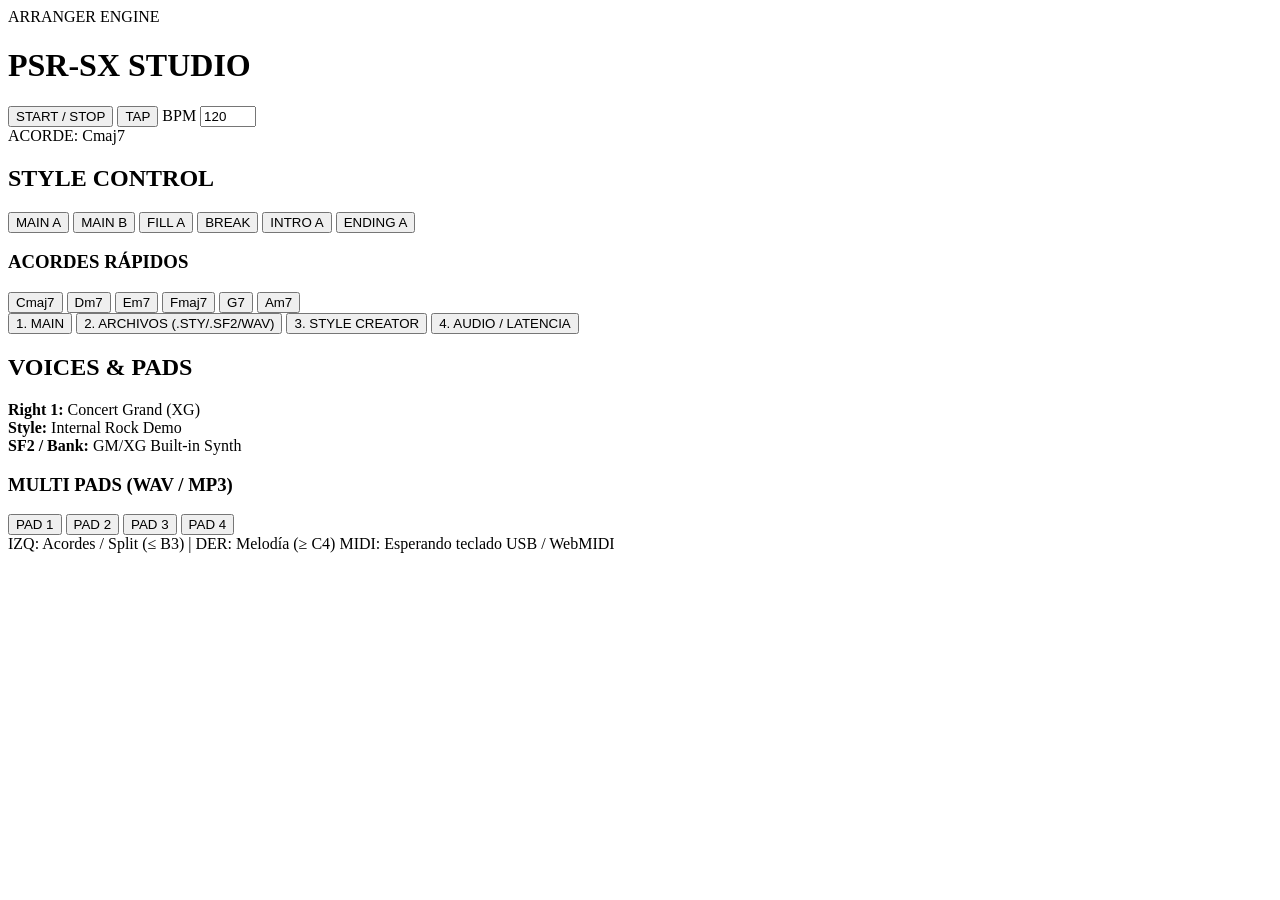
==== index.html @ 59c7a28d "Create index.html" ====
<!DOCTYPE html>
<html lang="es">
<head>
  <meta charset="UTF-8" />
  <meta name="viewport" content="width=device-width, initial-scale=1.0" />
  <title>PSR-SX Arranger Studio — Web & Android Ready</title>
  <link rel="stylesheet" href="css/panel.css" />
</head>
<body>
  <div class="console-shell">
    <header class="top-bar">
      <div class="brand">
        <span class="badge">ARRANGER ENGINE</span>
        <h1>PSR-SX STUDIO</h1>
      </div>

      <div class="transport-controls">
        <button id="btnStartStop" class="btn btn-primary">START / STOP</button>
        <button id="btnTapTempo" class="btn">TAP</button>
        <label class="tempo-box">
          BPM
          <input id="inputTempo" type="number" min="40" max="280" value="120" />
        </label>
        <div id="chordDisplay" class="chord-badge">ACORDE: Cmaj7</div>
      </div>
    </header>

    <section class="middle-deck">
      <!-- Panel izquierdo: Estilo y variaciones -->
      <aside class="side-panel">
        <h2>STYLE CONTROL</h2>
        <div class="grid-2">
          <button class="btn style-sec active" data-section="MAIN A">MAIN A</button>
          <button class="btn style-sec" data-section="MAIN B">MAIN B</button>
          <button class="btn style-sec" data-section="FILL A">FILL A</button>
          <button class="btn style-sec" data-section="BREAK">BREAK</button>
          <button class="btn style-sec" data-section="INTRO A">INTRO A</button>
          <button class="btn style-sec" data-section="ENDING A">ENDING A</button>
        </div>

        <h3>ACORDES RÁPIDOS</h3>
        <div class="grid-3" id="quickChords">
          <button class="btn chord-btn active" data-chord="Cmaj7">Cmaj7</button>
          <button class="btn chord-btn" data-chord="Dm7">Dm7</button>
          <button class="btn chord-btn" data-chord="Em7">Em7</button>
          <button class="btn chord-btn" data-chord="Fmaj7">Fmaj7</button>
          <button class="btn chord-btn" data-chord="G7">G7</button>
          <button class="btn chord-btn" data-chord="Am7">Am7</button>
        </div>
      </aside>

      <!-- Centro: Pantalla LCD -->
      <main class="lcd-screen">
        <nav class="lcd-tabs">
          <button class="tab-btn active" data-tab="main">1. MAIN</button>
          <button class="tab-btn" data-tab="files">2. ARCHIVOS (.STY/.SF2/WAV)</button>
          <button class="tab-btn" data-tab="creator">3. STYLE CREATOR</button>
          <button class="tab-btn" data-tab="latency">4. AUDIO / LATENCIA</button>
        </nav>

        <div id="tabContent" class="lcd-body"></div>
      </main>

      <!-- Panel derecho: Voces y Pads -->
      <aside class="side-panel">
        <h2>VOICES & PADS</h2>
        <div class="voice-info">
          <div><strong>Right 1:</strong> <span id="voiceRight1">Concert Grand (XG)</span></div>
          <div><strong>Style:</strong> <span id="activeStyleName">Internal Rock Demo</span></div>
          <div><strong>SF2 / Bank:</strong> <span id="activeBankName">GM/XG Built-in Synth</span></div>
        </div>

        <h3>MULTI PADS (WAV / MP3)</h3>
        <div class="grid-2" id="multiPads">
          <button class="btn pad-btn" data-pad="0">PAD 1</button>
          <button class="btn pad-btn" data-pad="1">PAD 2</button>
          <button class="btn pad-btn" data-pad="2">PAD 3</button>
          <button class="btn pad-btn" data-pad="3">PAD 4</button>
        </div>
      </aside>
    </section>

    <!-- Teclado interactivo -->
    <section class="keyboard-section">
      <div class="kb-toolbar">
        <span>IZQ: Acordes / Split (≤ B3) | DER: Melodía (≥ C4)</span>
        <span id="midiStatus">MIDI: Esperando teclado USB / WebMIDI</span>
      </div>
      <div id="keyboard" class="keyboard"></div>
    </section>
  </div>

  <script src="js/gm-xg-map.js"></script>
  <script src="js/audio-engine.js"></script>
  <script src="js/sty-engine.js"></script>
  <script src="js/app.js"></script>
</body>
</html>
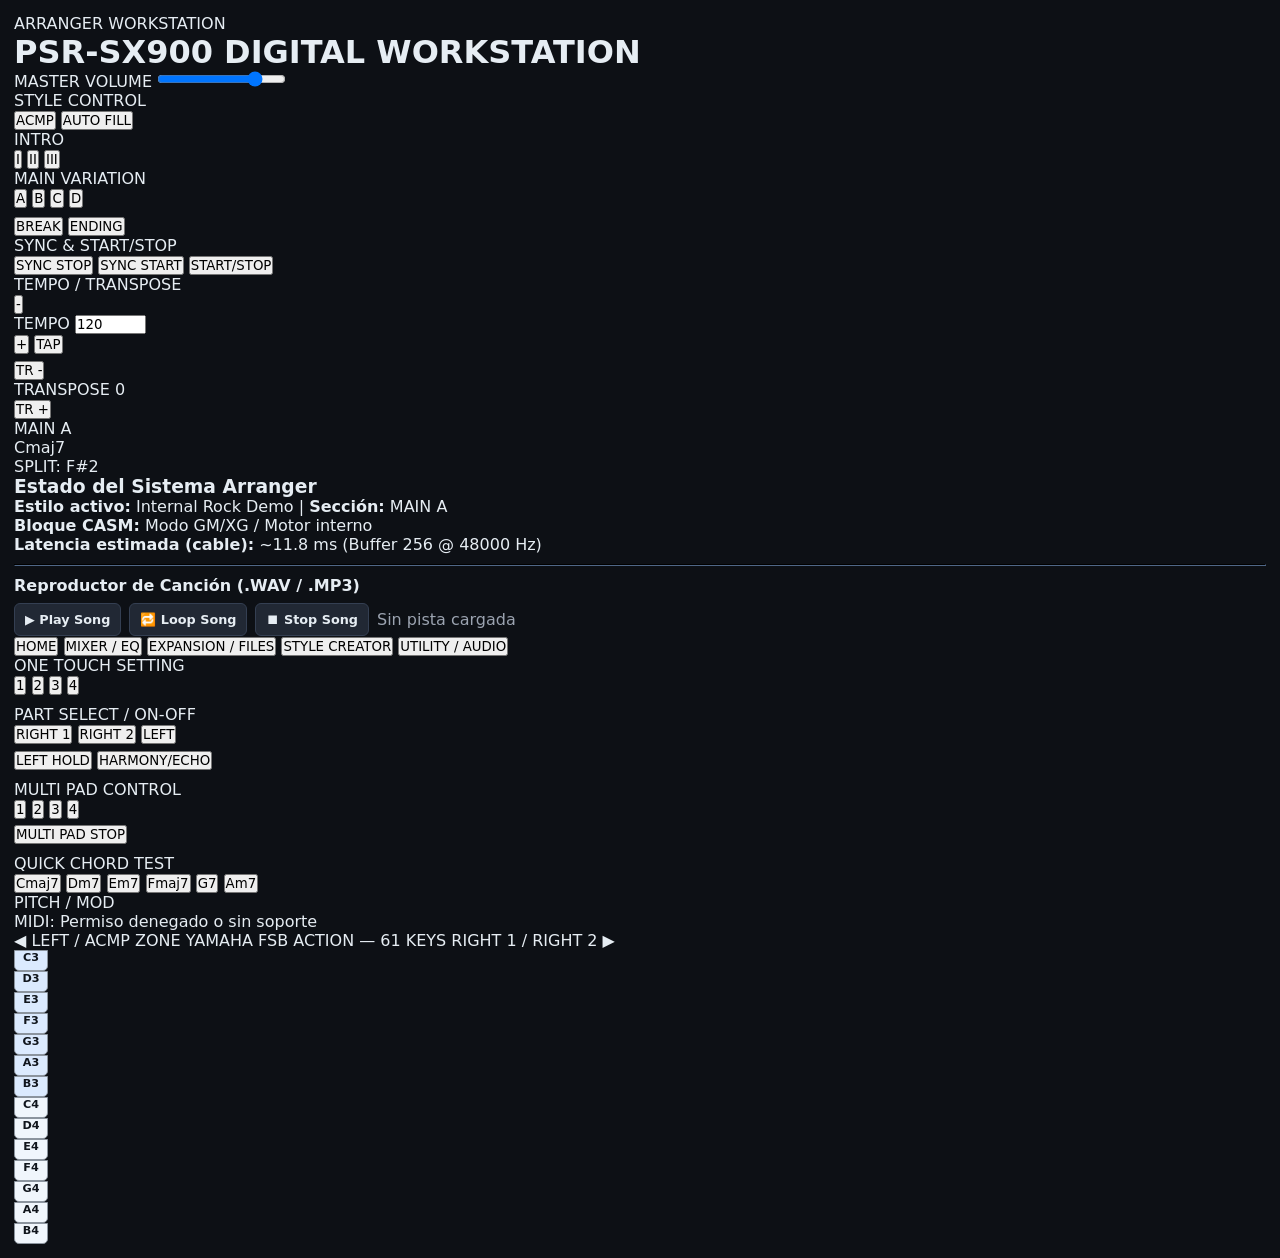
==== commit f9cd3ec8: "Add initial HTML structure for PSR-SX900" ====
--- a/index.html
+++ b/index.html
@@ -3,91 +3,174 @@
 <head>
   <meta charset="UTF-8" />
   <meta name="viewport" content="width=device-width, initial-scale=1.0" />
-  <title>PSR-SX Arranger Studio — Web & Android Ready</title>
+  <title>PSR-SX900 Arranger Workstation</title>
   <link rel="stylesheet" href="css/panel.css" />
 </head>
 <body>
-  <div class="console-shell">
-    <header class="top-bar">
-      <div class="brand">
-        <span class="badge">ARRANGER ENGINE</span>
-        <h1>PSR-SX STUDIO</h1>
+  <div class="psr-chassis">
+    <!-- SPEAKER GRILLES & TOP BRANDING -->
+    <div class="psr-top-bezel">
+      <div class="speaker-grille"></div>
+      <div class="psr-logo-area">
+        <span class="yamaha-tag">ARRANGER WORKSTATION</span>
+        <h1>PSR-SX900 <span class="sx-sub">DIGITAL WORKSTATION</span></h1>
+      </div>
+      <div class="master-vol-area">
+        <label for="masterVolume">MASTER VOLUME</label>
+        <input id="masterVolume" type="range" min="0" max="1" step="0.01" value="0.8" />
+      </div>
+      <div class="speaker-grille"></div>
+    </div>
+
+    <!-- MAIN CONTROL DECK -->
+    <div class="psr-main-deck">
+      <!-- LEFT PANEL: STYLE CONTROL & TEMPO -->
+      <section class="panel-block left-block">
+        <div class="section-header">STYLE CONTROL</div>
+
+        <div class="led-btn-row">
+          <button id="btnAcmp" class="hw-btn led-orange active"><span class="led"></span>ACMP</button>
+          <button id="btnAutoFill" class="hw-btn led-orange active"><span class="led"></span>AUTO FILL</button>
+        </div>
+
+        <div class="section-sub">INTRO</div>
+        <div class="led-btn-grid-3">
+          <button class="hw-btn led-amber style-sec" data-section="INTRO A"><span class="led"></span>I</button>
+          <button class="hw-btn led-amber style-sec" data-section="INTRO A"><span class="led"></span>II</button>
+          <button class="hw-btn led-amber style-sec" data-section="INTRO A"><span class="led"></span>III</button>
+        </div>
+
+        <div class="section-sub">MAIN VARIATION</div>
+        <div class="led-btn-grid-4">
+          <button class="hw-btn led-red style-sec active" data-section="MAIN A"><span class="led"></span>A</button>
+          <button class="hw-btn led-red style-sec" data-section="MAIN B"><span class="led"></span>B</button>
+          <button class="hw-btn led-red style-sec" data-section="FILL A"><span class="led"></span>C</button>
+          <button class="hw-btn led-red style-sec" data-section="MAIN B"><span class="led"></span>D</button>
+        </div>
+
+        <div class="led-btn-row" style="margin-top:8px;">
+          <button class="hw-btn led-amber style-sec" data-section="BREAK"><span class="led"></span>BREAK</button>
+          <button class="hw-btn led-amber style-sec" data-section="ENDING A"><span class="led"></span>ENDING</button>
+        </div>
+
+        <div class="section-sub">SYNC &amp; START/STOP</div>
+        <div class="led-btn-grid-3">
+          <button id="btnSyncStop" class="hw-btn led-orange"><span class="led"></span>SYNC STOP</button>
+          <button id="btnSyncStart" class="hw-btn led-orange active"><span class="led"></span>SYNC START</button>
+          <button id="btnStartStop" class="hw-btn led-red-big"><span class="led"></span>START/STOP</button>
+        </div>
+
+        <div class="section-sub">TEMPO / TRANSPOSE</div>
+        <div class="tempo-strip">
+          <button id="btnTempoDown" class="hw-btn small">-</button>
+          <div class="tempo-readout">
+            <span class="lbl">TEMPO</span>
+            <input id="inputTempo" type="number" min="40" max="280" value="120" />
+          </div>
+          <button id="btnTempoUp" class="hw-btn small">+</button>
+          <button id="btnTapTempo" class="hw-btn small">TAP</button>
+        </div>
+        <div class="tempo-strip" style="margin-top:6px;">
+          <button id="btnTransDown" class="hw-btn small">TR -</button>
+          <div class="tempo-readout">
+            <span class="lbl">TRANSPOSE</span>
+            <span id="transposeVal" class="val">0</span>
+          </div>
+          <button id="btnTransUp" class="hw-btn small">TR +</button>
+        </div>
+      </section>
+
+      <!-- CENTER PANEL: 7" TFT TOUCH SCREEN -->
+      <section class="tft-bezel">
+        <div class="tft-screen">
+          <!-- TFT TOP STATUS BAR -->
+          <div class="tft-status-bar">
+            <div class="beat-leds">
+              <span class="beat-dot" data-beat="0"></span>
+              <span class="beat-dot" data-beat="1"></span>
+              <span class="beat-dot" data-beat="2"></span>
+              <span class="beat-dot" data-beat="3"></span>
+            </div>
+            <div class="tft-section-pill" id="lcdSectionBadge">MAIN A</div>
+            <div class="tft-chord-pill" id="chordDisplay">Cmaj7</div>
+            <div class="tft-meta-pill">SPLIT: F#2</div>
+          </div>
+
+          <!-- TFT BODY -->
+          <div id="tabContent" class="tft-body"></div>
+
+          <!-- TFT BOTTOM DIRECT ACCESS TABS -->
+          <div class="tft-nav-bar">
+            <button class="tft-tab active" data-tab="main">HOME</button>
+            <button class="tft-tab" data-tab="mixer">MIXER / EQ</button>
+            <button class="tft-tab" data-tab="files">EXPANSION / FILES</button>
+            <button class="tft-tab" data-tab="creator">STYLE CREATOR</button>
+            <button class="tft-tab" data-tab="latency">UTILITY / AUDIO</button>
+          </div>
+        </div>
+      </section>
+
+      <!-- RIGHT PANEL: OTS, PART SELECT & MULTI PADS -->
+      <section class="panel-block right-block">
+        <div class="section-header">ONE TOUCH SETTING</div>
+        <div class="led-btn-grid-4">
+          <button class="hw-btn led-amber ots-btn active" data-ots="0"><span class="led"></span>1</button>
+          <button class="hw-btn led-amber ots-btn" data-ots="1"><span class="led"></span>2</button>
+          <button class="hw-btn led-amber ots-btn" data-ots="2"><span class="led"></span>3</button>
+          <button class="hw-btn led-amber ots-btn" data-ots="3"><span class="led"></span>4</button>
+        </div>
+
+        <div class="section-header" style="margin-top:10px;">PART SELECT / ON-OFF</div>
+        <div class="led-btn-grid-3">
+          <button id="btnPartR1" class="hw-btn led-blue active"><span class="led"></span>RIGHT 1</button>
+          <button id="btnPartR2" class="hw-btn led-blue"><span class="led"></span>RIGHT 2</button>
+          <button id="btnPartLeft" class="hw-btn led-blue active"><span class="led"></span>LEFT</button>
+        </div>
+        <div class="led-btn-row" style="margin-top:6px;">
+          <button id="btnLeftHold" class="hw-btn led-orange"><span class="led"></span>LEFT HOLD</button>
+          <button id="btnHarmony" class="hw-btn led-orange"><span class="led"></span>HARMONY/ECHO</button>
+        </div>
+
+        <div class="section-header" style="margin-top:10px;">MULTI PAD CONTROL</div>
+        <div class="led-btn-grid-4">
+          <button class="hw-btn led-red pad-btn" data-pad="0"><span class="led"></span>1</button>
+          <button class="hw-btn led-red pad-btn" data-pad="1"><span class="led"></span>2</button>
+          <button class="hw-btn led-red pad-btn" data-pad="2"><span class="led"></span>3</button>
+          <button class="hw-btn led-red pad-btn" data-pad="3"><span class="led"></span>4</button>
+        </div>
+        <button id="btnPadStop" class="hw-btn full-width" style="margin-top:6px;">MULTI PAD STOP</button>
+
+        <div class="section-header" style="margin-top:10px;">QUICK CHORD TEST</div>
+        <div class="led-btn-grid-3">
+          <button class="hw-btn small chord-btn active" data-chord="Cmaj7">Cmaj7</button>
+          <button class="hw-btn small chord-btn" data-chord="Dm7">Dm7</button>
+          <button class="hw-btn small chord-btn" data-chord="Em7">Em7</button>
+          <button class="hw-btn small chord-btn" data-chord="Fmaj7">Fmaj7</button>
+          <button class="hw-btn small chord-btn" data-chord="G7">G7</button>
+          <button class="hw-btn small chord-btn" data-chord="Am7">Am7</button>
+        </div>
+      </section>
+    </div>
+
+    <!-- LOWER KEYBED DECK: JOYSTICK + FSB KEYBOARD -->
+    <div class="psr-keybed-deck">
+      <div class="joystick-box">
+        <div class="section-sub">PITCH / MOD</div>
+        <div id="joystickPad" class="joystick-pad" title="Arrastra para Pitch Bend / Vibrato">
+          <div id="joystickStick" class="joystick-stick"></div>
+        </div>
+        <div id="midiStatus" class="midi-mini">MIDI: Listo</div>
       </div>
 
-      <div class="transport-controls">
-        <button id="btnStartStop" class="btn btn-primary">START / STOP</button>
-        <button id="btnTapTempo" class="btn">TAP</button>
-        <label class="tempo-box">
-          BPM
-          <input id="inputTempo" type="number" min="40" max="280" value="120" />
-        </label>
-        <div id="chordDisplay" class="chord-badge">ACORDE: Cmaj7</div>
+      <div class="keyboard-wrapper">
+        <div class="kb-rail">
+          <span class="rail-left">◀ LEFT / ACMP ZONE</span>
+          <span class="rail-center">YAMAHA FSB ACTION — 61 KEYS</span>
+          <span class="rail-right">RIGHT 1 / RIGHT 2 ▶</span>
+        </div>
+        <div id="keyboard" class="fsb-keyboard"></div>
       </div>
-    </header>
-
-    <section class="middle-deck">
-      <!-- Panel izquierdo: Estilo y variaciones -->
-      <aside class="side-panel">
-        <h2>STYLE CONTROL</h2>
-        <div class="grid-2">
-          <button class="btn style-sec active" data-section="MAIN A">MAIN A</button>
-          <button class="btn style-sec" data-section="MAIN B">MAIN B</button>
-          <button class="btn style-sec" data-section="FILL A">FILL A</button>
-          <button class="btn style-sec" data-section="BREAK">BREAK</button>
-          <button class="btn style-sec" data-section="INTRO A">INTRO A</button>
-          <button class="btn style-sec" data-section="ENDING A">ENDING A</button>
-        </div>
-
-        <h3>ACORDES RÁPIDOS</h3>
-        <div class="grid-3" id="quickChords">
-          <button class="btn chord-btn active" data-chord="Cmaj7">Cmaj7</button>
-          <button class="btn chord-btn" data-chord="Dm7">Dm7</button>
-          <button class="btn chord-btn" data-chord="Em7">Em7</button>
-          <button class="btn chord-btn" data-chord="Fmaj7">Fmaj7</button>
-          <button class="btn chord-btn" data-chord="G7">G7</button>
-          <button class="btn chord-btn" data-chord="Am7">Am7</button>
-        </div>
-      </aside>
-
-      <!-- Centro: Pantalla LCD -->
-      <main class="lcd-screen">
-        <nav class="lcd-tabs">
-          <button class="tab-btn active" data-tab="main">1. MAIN</button>
-          <button class="tab-btn" data-tab="files">2. ARCHIVOS (.STY/.SF2/WAV)</button>
-          <button class="tab-btn" data-tab="creator">3. STYLE CREATOR</button>
-          <button class="tab-btn" data-tab="latency">4. AUDIO / LATENCIA</button>
-        </nav>
-
-        <div id="tabContent" class="lcd-body"></div>
-      </main>
-
-      <!-- Panel derecho: Voces y Pads -->
-      <aside class="side-panel">
-        <h2>VOICES & PADS</h2>
-        <div class="voice-info">
-          <div><strong>Right 1:</strong> <span id="voiceRight1">Concert Grand (XG)</span></div>
-          <div><strong>Style:</strong> <span id="activeStyleName">Internal Rock Demo</span></div>
-          <div><strong>SF2 / Bank:</strong> <span id="activeBankName">GM/XG Built-in Synth</span></div>
-        </div>
-
-        <h3>MULTI PADS (WAV / MP3)</h3>
-        <div class="grid-2" id="multiPads">
-          <button class="btn pad-btn" data-pad="0">PAD 1</button>
-          <button class="btn pad-btn" data-pad="1">PAD 2</button>
-          <button class="btn pad-btn" data-pad="2">PAD 3</button>
-          <button class="btn pad-btn" data-pad="3">PAD 4</button>
-        </div>
-      </aside>
-    </section>
-
-    <!-- Teclado interactivo -->
-    <section class="keyboard-section">
-      <div class="kb-toolbar">
-        <span>IZQ: Acordes / Split (≤ B3) | DER: Melodía (≥ C4)</span>
-        <span id="midiStatus">MIDI: Esperando teclado USB / WebMIDI</span>
-      </div>
-      <div id="keyboard" class="keyboard"></div>
-    </section>
+    </div>
   </div>
 
   <script src="js/gm-xg-map.js"></script>
--- a/css/panel.css
+++ b/css/panel.css
@@ -0,0 +1,267 @@
+* {
+  box-sizing: border-box;
+  margin: 0;
+  padding: 0;
+  font-family: system-ui, -apple-system, Segoe UI, Roboto, sans-serif;
+}
+
+body {
+  background: #0d1015;
+  color: #e6edf3;
+  min-height: 100vh;
+  padding: 14px;
+}
+
+.console-shell {
+  max-width: 1320px;
+  margin: 0 auto;
+  background: #171c24;
+  border: 1px solid #2b3442;
+  border-radius: 12px;
+  padding: 14px;
+  display: flex;
+  flex-direction: column;
+  gap: 14px;
+  box-shadow: 0 18px 40px rgba(0, 0, 0, 0.55);
+}
+
+.top-bar {
+  display: flex;
+  flex-wrap: wrap;
+  justify-content: space-between;
+  align-items: center;
+  gap: 12px;
+  background: #10141b;
+  padding: 12px 16px;
+  border-radius: 8px;
+  border: 1px solid #262f3d;
+}
+
+.brand {
+  display: flex;
+  align-items: center;
+  gap: 10px;
+}
+
+.brand h1 {
+  font-size: 1.15rem;
+  letter-spacing: 0.06em;
+}
+
+.badge {
+  background: #1f6feb;
+  color: #fff;
+  font-size: 0.7rem;
+  font-weight: 700;
+  padding: 3px 8px;
+  border-radius: 999px;
+}
+
+.transport-controls {
+  display: flex;
+  flex-wrap: wrap;
+  align-items: center;
+  gap: 8px;
+}
+
+.tempo-box {
+  display: flex;
+  align-items: center;
+  gap: 6px;
+  background: #19202b;
+  border: 1px solid #303b4d;
+  padding: 6px 10px;
+  border-radius: 6px;
+  font-size: 0.85rem;
+}
+
+.tempo-box input {
+  width: 60px;
+  background: #0d1015;
+  color: #58a6ff;
+  border: 1px solid #3b485e;
+  border-radius: 4px;
+  padding: 3px 6px;
+  font-weight: 700;
+}
+
+.chord-badge {
+  background: #132a1e;
+  color: #3fb950;
+  border: 1px solid #238636;
+  padding: 7px 12px;
+  border-radius: 6px;
+  font-weight: 700;
+  font-size: 0.9rem;
+}
+
+.middle-deck {
+  display: grid;
+  grid-template-columns: 250px 1fr 250px;
+  gap: 14px;
+}
+
+@media (max-width: 980px) {
+  .middle-deck {
+    grid-template-columns: 1fr;
+  }
+}
+
+.side-panel,
+.lcd-screen,
+.keyboard-section {
+  background: #11161d;
+  border: 1px solid #262f3d;
+  border-radius: 8px;
+  padding: 12px;
+}
+
+.side-panel h2,
+.side-panel h3 {
+  font-size: 0.8rem;
+  letter-spacing: 0.06em;
+  color: #8b949e;
+  margin-bottom: 8px;
+}
+
+.side-panel h3 {
+  margin-top: 14px;
+}
+
+.grid-2 {
+  display: grid;
+  grid-template-columns: repeat(2, 1fr);
+  gap: 6px;
+}
+
+.grid-3 {
+  display: grid;
+  grid-template-columns: repeat(3, 1fr);
+  gap: 6px;
+}
+
+.btn {
+  background: #212834;
+  color: #e6edf3;
+  border: 1px solid #343f52;
+  border-radius: 6px;
+  padding: 8px 10px;
+  font-size: 0.8rem;
+  font-weight: 600;
+  cursor: pointer;
+  transition: background 0.12s ease, border-color 0.12s ease;
+}
+
+.btn:hover {
+  background: #2b3444;
+}
+
+.btn.active {
+  background: #1f6feb;
+  border-color: #58a6ff;
+  color: #fff;
+}
+
+.btn-primary {
+  background: #238636;
+  border-color: #2ea043;
+  color: #fff;
+}
+
+.btn-primary.playing {
+  background: #da3633;
+  border-color: #f85149;
+}
+
+.lcd-tabs {
+  display: flex;
+  flex-wrap: wrap;
+  gap: 6px;
+  margin-bottom: 12px;
+  border-bottom: 1px solid #262f3d;
+  padding-bottom: 8px;
+}
+
+.tab-btn {
+  background: #181f2a;
+  color: #9ba3b0;
+  border: 1px solid #2c3647;
+  padding: 6px 12px;
+  border-radius: 6px;
+  font-size: 0.8rem;
+  font-weight: 600;
+  cursor: pointer;
+}
+
+.tab-btn.active {
+  background: #12263a;
+  color: #79c0ff;
+  border-color: #388bfd;
+}
+
+.lcd-body {
+  min-height: 230px;
+  background: #0b0f14;
+  border: 1px solid #1e2733;
+  border-radius: 6px;
+  padding: 12px;
+  font-size: 0.88rem;
+  line-height: 1.45;
+}
+
+.voice-info {
+  display: flex;
+  flex-direction: column;
+  gap: 6px;
+  font-size: 0.82rem;
+  background: #0b0f14;
+  padding: 8px;
+  border-radius: 6px;
+  border: 1px solid #1e2733;
+}
+
+.kb-toolbar {
+  display: flex;
+  flex-wrap: wrap;
+  justify-content: space-between;
+  gap: 8px;
+  font-size: 0.78rem;
+  color: #9ba3b0;
+  margin-bottom: 8px;
+}
+
+.keyboard {
+  display: flex;
+  height: 125px;
+  user-select: none;
+  overflow-x: auto;
+  border-radius: 6px;
+  background: #090c10;
+  padding: 4px;
+}
+
+.white-key {
+  flex: 1;
+  min-width: 34px;
+  height: 100%;
+  background: #f0f6fc;
+  color: #11161d;
+  border: 1px solid #8b949e;
+  border-radius: 0 0 5px 5px;
+  display: flex;
+  align-items: flex-end;
+  justify-content: center;
+  padding-bottom: 6px;
+  font-size: 0.7rem;
+  font-weight: 700;
+  cursor: pointer;
+}
+
+.white-key.split-left {
+  background: #dbeafe;
+}
+
+.white-key.active {
+  background: #58a6ff;
+  color: #fff;
+}
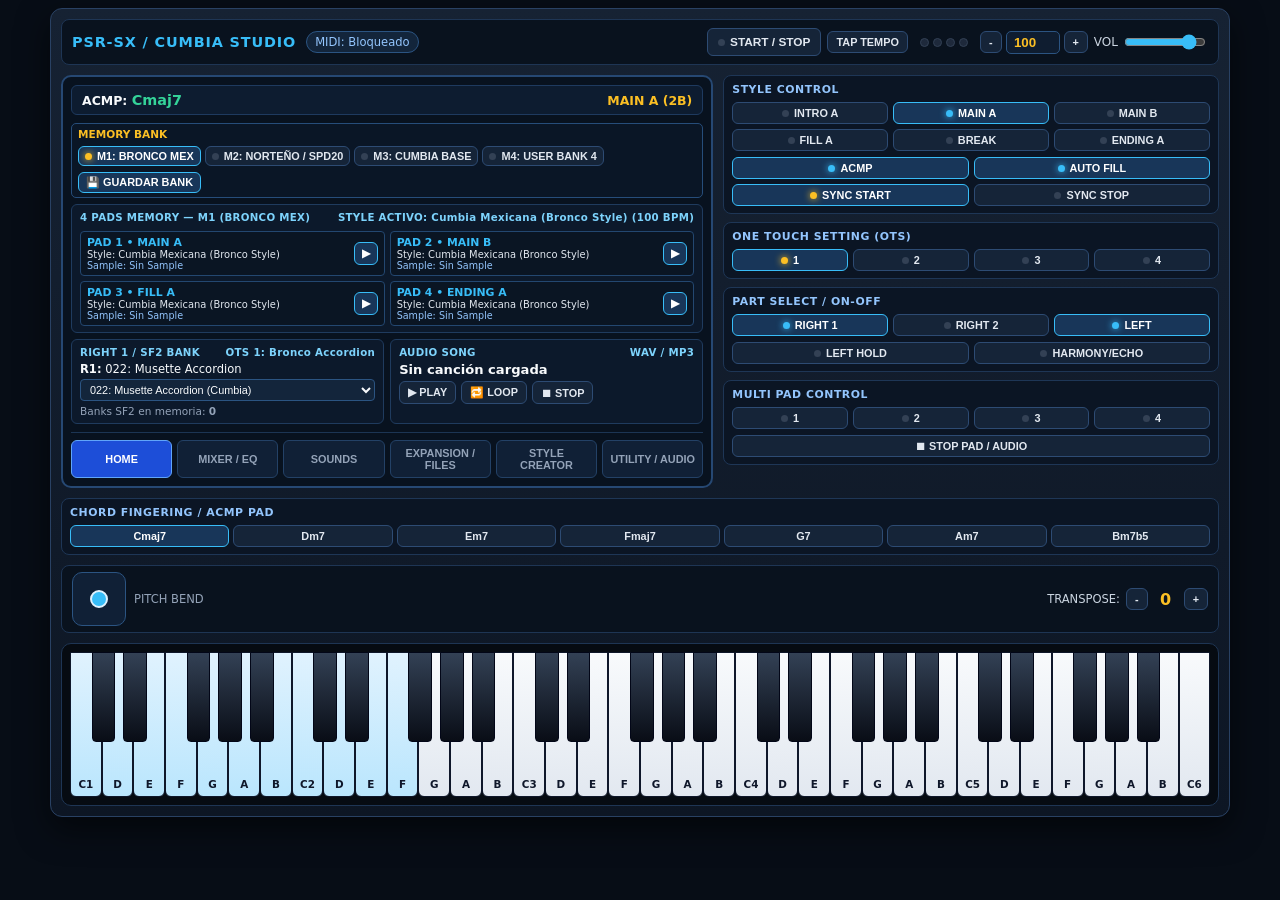
==== commit 845b24c9: "Create index.html" ====
--- a/index.html
+++ b/index.html
@@ -2,180 +2,650 @@
 <html lang="es">
 <head>
   <meta charset="UTF-8" />
-  <meta name="viewport" content="width=device-width, initial-scale=1.0" />
-  <title>PSR-SX900 Arranger Workstation</title>
-  <link rel="stylesheet" href="css/panel.css" />
+  <meta name="viewport" content="width=device-width, initial-scale=1.0, maximum-scale=1.0, user-scalable=no" />
+  <title>PSR-SX / Cumbia Studio</title>
+  <style>
+    * {
+      box-sizing: border-box;
+      user-select: none;
+      -webkit-tap-highlight-color: transparent;
+    }
+
+    body {
+      margin: 0;
+      padding: 8px;
+      background: #070d16;
+      color: #f8fafc;
+      font-family: system-ui, -apple-system, BlinkMacSystemFont, "Segoe UI", Roboto, sans-serif;
+      display: flex;
+      justify-content: center;
+    }
+
+    .studio-console {
+      width: 100%;
+      max-width: 1180px;
+      background: linear-gradient(180deg, #162233 0%, #0d1624 100%);
+      border: 1px solid #294163;
+      border-radius: 12px;
+      padding: 10px;
+      display: flex;
+      flex-direction: column;
+      gap: 10px;
+      box-shadow: 0 12px 32px rgba(0, 0, 0, 0.55);
+    }
+
+    .top-bar {
+      display: flex;
+      flex-wrap: wrap;
+      align-items: center;
+      justify-content: space-between;
+      gap: 8px;
+      background: #09121e;
+      border: 1px solid #1e3554;
+      border-radius: 8px;
+      padding: 8px 10px;
+    }
+
+    .brand-group {
+      display: flex;
+      align-items: center;
+      gap: 10px;
+    }
+
+    .brand-title {
+      font-size: 0.9rem;
+      font-weight: 800;
+      letter-spacing: 0.06em;
+      color: #38bdf8;
+    }
+
+    .midi-badge {
+      font-size: 0.72rem;
+      padding: 3px 8px;
+      border-radius: 999px;
+      background: #13253b;
+      border: 1px solid #2b5482;
+      color: #93c5fd;
+    }
+
+    .transport-group {
+      display: flex;
+      flex-wrap: wrap;
+      align-items: center;
+      gap: 6px;
+    }
+
+    .beat-leds {
+      display: flex;
+      align-items: center;
+      gap: 4px;
+      padding: 0 6px;
+    }
+
+    .beat-dot {
+      width: 9px;
+      height: 9px;
+      border-radius: 50%;
+      background: #1e293b;
+      border: 1px solid #334155;
+    }
+
+    .beat-dot.on {
+      background: #38bdf8;
+      box-shadow: 0 0 8px #38bdf8;
+    }
+
+    .beat-dot.on-first {
+      background: #fbbf24;
+      box-shadow: 0 0 8px #fbbf24;
+    }
+
+    .tempo-box,
+    .vol-box {
+      display: flex;
+      align-items: center;
+      gap: 4px;
+      font-size: 0.75rem;
+      color: #cbd5e1;
+    }
+
+    .tempo-box input {
+      width: 54px;
+      background: #0f1d30;
+      color: #fbbf24;
+      border: 1px solid #2b5482;
+      border-radius: 5px;
+      padding: 3px 6px;
+      font-weight: 700;
+      text-align: center;
+    }
+
+    .vol-box input[type="range"] {
+      width: 82px;
+      accent-color: #38bdf8;
+    }
+
+    .hw-btn {
+      background: #152438;
+      color: #e2e8f0;
+      border: 1px solid #2d4b73;
+      border-radius: 6px;
+      padding: 6px 10px;
+      font-size: 0.74rem;
+      font-weight: 700;
+      cursor: pointer;
+      display: inline-flex;
+      align-items: center;
+      justify-content: center;
+      gap: 5px;
+      transition: transform 0.05s ease, background 0.15s ease, border-color 0.15s ease;
+    }
+
+    .hw-btn:active {
+      transform: scale(0.98);
+    }
+
+    .hw-btn.small {
+      padding: 4px 8px;
+      font-size: 0.68rem;
+    }
+
+    .hw-btn .led {
+      width: 7px;
+      height: 7px;
+      border-radius: 50%;
+      background: #334155;
+    }
+
+    .hw-btn.active {
+      background: #183659;
+      border-color: #38bdf8;
+      color: #ffffff;
+    }
+
+    .hw-btn.led-blue.active .led {
+      background: #38bdf8;
+      box-shadow: 0 0 7px #38bdf8;
+    }
+
+    .hw-btn.led-amber.active .led {
+      background: #fbbf24;
+      box-shadow: 0 0 7px #fbbf24;
+    }
+
+    .hw-btn.led-red.active .led {
+      background: #f87171;
+      box-shadow: 0 0 7px #f87171;
+    }
+
+    .main-panel {
+      display: grid;
+      grid-template-columns: 1.25fr 0.95fr;
+      gap: 10px;
+    }
+
+    @media (max-width: 900px) {
+      .main-panel {
+        grid-template-columns: 1fr;
+      }
+    }
+
+    .lcd-panel {
+      background: #08121f;
+      border: 2px solid #264873;
+      border-radius: 10px;
+      padding: 8px;
+      display: flex;
+      flex-direction: column;
+      gap: 8px;
+      min-height: 330px;
+    }
+
+    .lcd-header {
+      display: flex;
+      align-items: center;
+      justify-content: space-between;
+      gap: 8px;
+      background: #0d1c30;
+      border: 1px solid #1e3a5f;
+      border-radius: 6px;
+      padding: 6px 10px;
+      font-size: 0.78rem;
+      font-weight: 800;
+    }
+
+    .lcd-chord {
+      color: #34d399;
+      font-size: 0.9rem;
+    }
+
+    .lcd-section {
+      color: #fbbf24;
+    }
+
+    .lcd-body {
+      flex: 1;
+      min-height: 225px;
+      overflow: hidden;
+    }
+
+    .tft-tabs {
+      display: flex;
+      flex-wrap: wrap;
+      gap: 5px;
+      border-top: 1px solid #1c3554;
+      padding-top: 7px;
+    }
+
+    .tft-tab {
+      flex: 1;
+      min-width: 78px;
+      background: #102036;
+      color: #94a3b8;
+      border: 1px solid #234166;
+      border-radius: 6px;
+      padding: 6px 6px;
+      font-size: 0.68rem;
+      font-weight: 800;
+      cursor: pointer;
+      text-align: center;
+    }
+
+    .tft-tab.active {
+      background: #1d4ed8;
+      border-color: #60a5fa;
+      color: #ffffff;
+    }
+
+    .sx-home-grid {
+      display: grid;
+      grid-template-columns: repeat(2, 1fr);
+      gap: 6px;
+    }
+
+    .sx-tile {
+      background: #0c192b;
+      border: 1px solid #1f3b5e;
+      border-radius: 6px;
+      padding: 6px 8px;
+      display: flex;
+      flex-direction: column;
+      gap: 4px;
+    }
+
+    .sx-tile-header {
+      display: flex;
+      justify-content: space-between;
+      align-items: center;
+      font-size: 0.64rem;
+      font-weight: 800;
+      color: #7dd3fc;
+      letter-spacing: 0.03em;
+    }
+
+    .sx-tile-title {
+      font-size: 0.88rem;
+      font-weight: 800;
+      color: #f8fafc;
+    }
+
+    .sx-tile-sub {
+      font-size: 0.66rem;
+      color: #94a3b8;
+    }
+
+    .voice-slot {
+      display: flex;
+      flex-direction: column;
+      gap: 3px;
+      font-size: 0.72rem;
+    }
+
+    .voice-slot select {
+      width: 100%;
+      background: #13253b;
+      color: #f8fafc;
+      border: 1px solid #2b5482;
+      border-radius: 4px;
+      padding: 3px 5px;
+      font-size: 0.68rem;
+    }
+
+    .mixer-grid {
+      display: grid;
+      grid-template-columns: repeat(8, 1fr);
+      gap: 6px;
+      padding-top: 6px;
+    }
+
+    @media (max-width: 640px) {
+      .mixer-grid {
+        grid-template-columns: repeat(4, 1fr);
+      }
+    }
+
+    .mixer-strip {
+      background: #0c192b;
+      border: 1px solid #1f3b5e;
+      border-radius: 6px;
+      padding: 6px 4px;
+      display: flex;
+      flex-direction: column;
+      align-items: center;
+      gap: 4px;
+    }
+
+    .mixer-ch-name {
+      font-size: 0.64rem;
+      font-weight: 800;
+      color: #93c5fd;
+    }
+
+    .mixer-strip input[type="range"] {
+      writing-mode: vertical-lr;
+      direction: rtl;
+      height: 85px;
+      width: 18px;
+      accent-color: #38bdf8;
+    }
+
+    .mixer-val {
+      font-size: 0.65rem;
+      color: #fbbf24;
+      font-weight: 700;
+    }
+
+    .controls-column {
+      display: flex;
+      flex-direction: column;
+      gap: 8px;
+    }
+
+    .hw-card {
+      background: #0b1524;
+      border: 1px solid #1e3656;
+      border-radius: 8px;
+      padding: 7px 8px;
+      display: flex;
+      flex-direction: column;
+      gap: 6px;
+    }
+
+    .hw-card-title {
+      font-size: 0.68rem;
+      font-weight: 800;
+      color: #93c5fd;
+      letter-spacing: 0.05em;
+    }
+
+    .grid-3 {
+      display: grid;
+      grid-template-columns: repeat(3, 1fr);
+      gap: 5px;
+    }
+
+    .grid-4 {
+      display: grid;
+      grid-template-columns: repeat(4, 1fr);
+      gap: 5px;
+    }
+
+    .grid-2 {
+      display: grid;
+      grid-template-columns: repeat(2, 1fr);
+      gap: 5px;
+    }
+
+    .chord-row {
+      display: grid;
+      grid-template-columns: repeat(7, 1fr);
+      gap: 4px;
+    }
+
+    @media (max-width: 560px) {
+      .chord-row {
+        grid-template-columns: repeat(4, 1fr);
+      }
+    }
+
+    .perf-row {
+      display: flex;
+      flex-wrap: wrap;
+      align-items: center;
+      justify-content: space-between;
+      gap: 8px;
+      background: #09121e;
+      border: 1px solid #1e3554;
+      border-radius: 8px;
+      padding: 6px 10px;
+    }
+
+    .joystick-pad {
+      width: 54px;
+      height: 54px;
+      border-radius: 10px;
+      background: #102036;
+      border: 1px solid #2b5482;
+      position: relative;
+      touch-action: none;
+      cursor: grab;
+    }
+
+    .joystick-stick {
+      width: 18px;
+      height: 18px;
+      border-radius: 50%;
+      background: #38bdf8;
+      border: 2px solid #e0f2fe;
+      position: absolute;
+      left: 50%;
+      top: 50%;
+      transform: translate(-50%, -50%);
+      pointer-events: none;
+    }
+
+    .keyboard-wrap {
+      background: #060b12;
+      border: 1px solid #1e3554;
+      border-radius: 10px;
+      padding: 8px;
+      overflow-x: auto;
+    }
+
+    .keyboard {
+      position: relative;
+      height: 145px;
+      min-width: 680px;
+      display: flex;
+      touch-action: none;
+    }
+
+    .key-white {
+      flex: 1;
+      height: 100%;
+      background: linear-gradient(180deg, #f8fafc 0%, #e2e8f0 100%);
+      border: 1px solid #0f172a;
+      border-radius: 0 0 6px 6px;
+      color: #0f172a;
+      font-size: 0.65rem;
+      font-weight: 700;
+      display: flex;
+      align-items: flex-end;
+      justify-content: center;
+      padding-bottom: 6px;
+      cursor: pointer;
+    }
+
+    .key-white.split-zone {
+      background: linear-gradient(180deg, #e0f2fe 0%, #bae6fd 100%);
+    }
+
+    .key-white.active {
+      background: #38bdf8;
+      color: #ffffff;
+    }
+
+    .key-black {
+      position: absolute;
+      top: 0;
+      width: 2.1%;
+      height: 62%;
+      background: linear-gradient(180deg, #334155 0%, #090d16 100%);
+      border: 1px solid #020617;
+      border-radius: 0 0 4px 4px;
+      z-index: 2;
+      cursor: pointer;
+    }
+
+    .key-black.active {
+      background: #fbbf24;
+    }
+  </style>
 </head>
 <body>
-  <div class="psr-chassis">
-    <!-- SPEAKER GRILLES & TOP BRANDING -->
-    <div class="psr-top-bezel">
-      <div class="speaker-grille"></div>
-      <div class="psr-logo-area">
-        <span class="yamaha-tag">ARRANGER WORKSTATION</span>
-        <h1>PSR-SX900 <span class="sx-sub">DIGITAL WORKSTATION</span></h1>
+  <div class="studio-console">
+    <header class="top-bar">
+      <div class="brand-group">
+        <span class="brand-title">PSR-SX / CUMBIA STUDIO</span>
+        <span id="midiStatus" class="midi-badge">MIDI: Buscando...</span>
       </div>
-      <div class="master-vol-area">
-        <label for="masterVolume">MASTER VOLUME</label>
-        <input id="masterVolume" type="range" min="0" max="1" step="0.01" value="0.8" />
+
+      <div class="transport-group">
+        <button id="btnStartStop" class="hw-btn led-red"><span class="led"></span>START / STOP</button>
+        <button id="btnTapTempo" class="hw-btn small">TAP TEMPO</button>
+
+        <div class="beat-leds">
+          <span class="beat-dot"></span>
+          <span class="beat-dot"></span>
+          <span class="beat-dot"></span>
+          <span class="beat-dot"></span>
+        </div>
+
+        <div class="tempo-box">
+          <button id="btnTempoDown" class="hw-btn small">-</button>
+          <input id="inputTempo" type="number" min="40" max="280" value="104" />
+          <button id="btnTempoUp" class="hw-btn small">+</button>
+        </div>
+
+        <div class="vol-box">
+          <span>VOL</span>
+          <input id="masterVolume" type="range" min="0" max="1" step="0.02" value="0.85" />
+        </div>
       </div>
-      <div class="speaker-grille"></div>
-    </div>
-
-    <!-- MAIN CONTROL DECK -->
-    <div class="psr-main-deck">
-      <!-- LEFT PANEL: STYLE CONTROL & TEMPO -->
-      <section class="panel-block left-block">
-        <div class="section-header">STYLE CONTROL</div>
-
-        <div class="led-btn-row">
-          <button id="btnAcmp" class="hw-btn led-orange active"><span class="led"></span>ACMP</button>
-          <button id="btnAutoFill" class="hw-btn led-orange active"><span class="led"></span>AUTO FILL</button>
-        </div>
-
-        <div class="section-sub">INTRO</div>
-        <div class="led-btn-grid-3">
-          <button class="hw-btn led-amber style-sec" data-section="INTRO A"><span class="led"></span>I</button>
-          <button class="hw-btn led-amber style-sec" data-section="INTRO A"><span class="led"></span>II</button>
-          <button class="hw-btn led-amber style-sec" data-section="INTRO A"><span class="led"></span>III</button>
-        </div>
-
-        <div class="section-sub">MAIN VARIATION</div>
-        <div class="led-btn-grid-4">
-          <button class="hw-btn led-red style-sec active" data-section="MAIN A"><span class="led"></span>A</button>
-          <button class="hw-btn led-red style-sec" data-section="MAIN B"><span class="led"></span>B</button>
-          <button class="hw-btn led-red style-sec" data-section="FILL A"><span class="led"></span>C</button>
-          <button class="hw-btn led-red style-sec" data-section="MAIN B"><span class="led"></span>D</button>
-        </div>
-
-        <div class="led-btn-row" style="margin-top:8px;">
-          <button class="hw-btn led-amber style-sec" data-section="BREAK"><span class="led"></span>BREAK</button>
-          <button class="hw-btn led-amber style-sec" data-section="ENDING A"><span class="led"></span>ENDING</button>
-        </div>
-
-        <div class="section-sub">SYNC &amp; START/STOP</div>
-        <div class="led-btn-grid-3">
-          <button id="btnSyncStop" class="hw-btn led-orange"><span class="led"></span>SYNC STOP</button>
-          <button id="btnSyncStart" class="hw-btn led-orange active"><span class="led"></span>SYNC START</button>
-          <button id="btnStartStop" class="hw-btn led-red-big"><span class="led"></span>START/STOP</button>
-        </div>
-
-        <div class="section-sub">TEMPO / TRANSPOSE</div>
-        <div class="tempo-strip">
-          <button id="btnTempoDown" class="hw-btn small">-</button>
-          <div class="tempo-readout">
-            <span class="lbl">TEMPO</span>
-            <input id="inputTempo" type="number" min="40" max="280" value="120" />
+    </header>
+
+    <section class="main-panel">
+      <div class="lcd-panel">
+        <div class="lcd-header">
+          <span>ACMP: <span id="chordDisplay" class="lcd-chord">Cmaj7</span></span>
+          <span id="lcdSectionBadge" class="lcd-section">MAIN A (2B)</span>
+        </div>
+
+        <div id="tabContent" class="lcd-body"></div>
+
+        <div class="tft-tabs">
+          <button class="tft-tab active" data-tab="main">HOME</button>
+          <button class="tft-tab" data-tab="mixer">MIXER / EQ</button>
+          <button class="tft-tab" data-tab="sounds">SOUNDS</button>
+          <button class="tft-tab" data-tab="files">EXPANSION / FILES</button>
+          <button class="tft-tab" data-tab="creator">STYLE CREATOR</button>
+          <button class="tft-tab" data-tab="latency">UTILITY / AUDIO</button>
+        </div>
+      </div>
+
+      <div class="controls-column">
+        <div class="hw-card">
+          <span class="hw-card-title">STYLE CONTROL</span>
+          <div class="grid-3">
+            <button class="hw-btn small led-blue style-sec" data-section="INTRO A"><span class="led"></span>INTRO A</button>
+            <button class="hw-btn small led-blue active style-sec" data-section="MAIN A"><span class="led"></span>MAIN A</button>
+            <button class="hw-btn small led-blue style-sec" data-section="MAIN B"><span class="led"></span>MAIN B</button>
+            <button class="hw-btn small led-amber style-sec" data-section="FILL A"><span class="led"></span>FILL A</button>
+            <button class="hw-btn small led-amber style-sec" data-section="BREAK"><span class="led"></span>BREAK</button>
+            <button class="hw-btn small led-red style-sec" data-section="ENDING A"><span class="led"></span>ENDING A</button>
           </div>
-          <button id="btnTempoUp" class="hw-btn small">+</button>
-          <button id="btnTapTempo" class="hw-btn small">TAP</button>
-        </div>
-        <div class="tempo-strip" style="margin-top:6px;">
-          <button id="btnTransDown" class="hw-btn small">TR -</button>
-          <div class="tempo-readout">
-            <span class="lbl">TRANSPOSE</span>
-            <span id="transposeVal" class="val">0</span>
+          <div class="grid-2">
+            <button id="btnAcmp" class="hw-btn small led-blue active"><span class="led"></span>ACMP</button>
+            <button id="btnAutoFill" class="hw-btn small led-blue active"><span class="led"></span>AUTO FILL</button>
+            <button id="btnSyncStart" class="hw-btn small led-amber active"><span class="led"></span>SYNC START</button>
+            <button id="btnSyncStop" class="hw-btn small led-amber"><span class="led"></span>SYNC STOP</button>
           </div>
-          <button id="btnTransUp" class="hw-btn small">TR +</button>
-        </div>
-      </section>
-
-      <!-- CENTER PANEL: 7" TFT TOUCH SCREEN -->
-      <section class="tft-bezel">
-        <div class="tft-screen">
-          <!-- TFT TOP STATUS BAR -->
-          <div class="tft-status-bar">
-            <div class="beat-leds">
-              <span class="beat-dot" data-beat="0"></span>
-              <span class="beat-dot" data-beat="1"></span>
-              <span class="beat-dot" data-beat="2"></span>
-              <span class="beat-dot" data-beat="3"></span>
-            </div>
-            <div class="tft-section-pill" id="lcdSectionBadge">MAIN A</div>
-            <div class="tft-chord-pill" id="chordDisplay">Cmaj7</div>
-            <div class="tft-meta-pill">SPLIT: F#2</div>
+        </div>
+
+        <div class="hw-card">
+          <span class="hw-card-title">ONE TOUCH SETTING (OTS)</span>
+          <div class="grid-4">
+            <button class="hw-btn small led-amber active ots-btn" data-ots="0"><span class="led"></span>1</button>
+            <button class="hw-btn small led-amber ots-btn" data-ots="1"><span class="led"></span>2</button>
+            <button class="hw-btn small led-amber ots-btn" data-ots="2"><span class="led"></span>3</button>
+            <button class="hw-btn small led-amber ots-btn" data-ots="3"><span class="led"></span>4</button>
           </div>
-
-          <!-- TFT BODY -->
-          <div id="tabContent" class="tft-body"></div>
-
-          <!-- TFT BOTTOM DIRECT ACCESS TABS -->
-          <div class="tft-nav-bar">
-            <button class="tft-tab active" data-tab="main">HOME</button>
-            <button class="tft-tab" data-tab="mixer">MIXER / EQ</button>
-            <button class="tft-tab" data-tab="files">EXPANSION / FILES</button>
-            <button class="tft-tab" data-tab="creator">STYLE CREATOR</button>
-            <button class="tft-tab" data-tab="latency">UTILITY / AUDIO</button>
+        </div>
+
+        <div class="hw-card">
+          <span class="hw-card-title">PART SELECT / ON-OFF</span>
+          <div class="grid-3">
+            <button id="btnPartR1" class="hw-btn small led-blue active"><span class="led"></span>RIGHT 1</button>
+            <button id="btnPartR2" class="hw-btn small led-blue"><span class="led"></span>RIGHT 2</button>
+            <button id="btnPartLeft" class="hw-btn small led-blue active"><span class="led"></span>LEFT</button>
           </div>
-        </div>
-      </section>
-
-      <!-- RIGHT PANEL: OTS, PART SELECT & MULTI PADS -->
-      <section class="panel-block right-block">
-        <div class="section-header">ONE TOUCH SETTING</div>
-        <div class="led-btn-grid-4">
-          <button class="hw-btn led-amber ots-btn active" data-ots="0"><span class="led"></span>1</button>
-          <button class="hw-btn led-amber ots-btn" data-ots="1"><span class="led"></span>2</button>
-          <button class="hw-btn led-amber ots-btn" data-ots="2"><span class="led"></span>3</button>
-          <button class="hw-btn led-amber ots-btn" data-ots="3"><span class="led"></span>4</button>
-        </div>
-
-        <div class="section-header" style="margin-top:10px;">PART SELECT / ON-OFF</div>
-        <div class="led-btn-grid-3">
-          <button id="btnPartR1" class="hw-btn led-blue active"><span class="led"></span>RIGHT 1</button>
-          <button id="btnPartR2" class="hw-btn led-blue"><span class="led"></span>RIGHT 2</button>
-          <button id="btnPartLeft" class="hw-btn led-blue active"><span class="led"></span>LEFT</button>
-        </div>
-        <div class="led-btn-row" style="margin-top:6px;">
-          <button id="btnLeftHold" class="hw-btn led-orange"><span class="led"></span>LEFT HOLD</button>
-          <button id="btnHarmony" class="hw-btn led-orange"><span class="led"></span>HARMONY/ECHO</button>
-        </div>
-
-        <div class="section-header" style="margin-top:10px;">MULTI PAD CONTROL</div>
-        <div class="led-btn-grid-4">
-          <button class="hw-btn led-red pad-btn" data-pad="0"><span class="led"></span>1</button>
-          <button class="hw-btn led-red pad-btn" data-pad="1"><span class="led"></span>2</button>
-          <button class="hw-btn led-red pad-btn" data-pad="2"><span class="led"></span>3</button>
-          <button class="hw-btn led-red pad-btn" data-pad="3"><span class="led"></span>4</button>
-        </div>
-        <button id="btnPadStop" class="hw-btn full-width" style="margin-top:6px;">MULTI PAD STOP</button>
-
-        <div class="section-header" style="margin-top:10px;">QUICK CHORD TEST</div>
-        <div class="led-btn-grid-3">
-          <button class="hw-btn small chord-btn active" data-chord="Cmaj7">Cmaj7</button>
-          <button class="hw-btn small chord-btn" data-chord="Dm7">Dm7</button>
-          <button class="hw-btn small chord-btn" data-chord="Em7">Em7</button>
-          <button class="hw-btn small chord-btn" data-chord="Fmaj7">Fmaj7</button>
-          <button class="hw-btn small chord-btn" data-chord="G7">G7</button>
-          <button class="hw-btn small chord-btn" data-chord="Am7">Am7</button>
-        </div>
-      </section>
-    </div>
-
-    <!-- LOWER KEYBED DECK: JOYSTICK + FSB KEYBOARD -->
-    <div class="psr-keybed-deck">
-      <div class="joystick-box">
-        <div class="section-sub">PITCH / MOD</div>
-        <div id="joystickPad" class="joystick-pad" title="Arrastra para Pitch Bend / Vibrato">
+          <div class="grid-2">
+            <button id="btnLeftHold" class="hw-btn small led-amber"><span class="led"></span>LEFT HOLD</button>
+            <button id="btnHarmony" class="hw-btn small led-amber"><span class="led"></span>HARMONY/ECHO</button>
+          </div>
+        </div>
+
+        <div class="hw-card">
+          <span class="hw-card-title">MULTI PAD CONTROL</span>
+          <div class="grid-4">
+            <button class="hw-btn small led-red pad-btn" data-pad="0"><span class="led"></span>1</button>
+            <button class="hw-btn small led-red pad-btn" data-pad="1"><span class="led"></span>2</button>
+            <button class="hw-btn small led-red pad-btn" data-pad="2"><span class="led"></span>3</button>
+            <button class="hw-btn small led-red pad-btn" data-pad="3"><span class="led"></span>4</button>
+          </div>
+          <button id="btnPadStop" class="hw-btn small">⏹ STOP PAD / AUDIO</button>
+        </div>
+      </div>
+    </section>
+
+    <section class="hw-card">
+      <span class="hw-card-title">CHORD FINGERING / ACMP PAD</span>
+      <div class="chord-row">
+        <button class="hw-btn small chord-btn active" data-chord="Cmaj7">Cmaj7</button>
+        <button class="hw-btn small chord-btn" data-chord="Dm7">Dm7</button>
+        <button class="hw-btn small chord-btn" data-chord="Em7">Em7</button>
+        <button class="hw-btn small chord-btn" data-chord="Fmaj7">Fmaj7</button>
+        <button class="hw-btn small chord-btn" data-chord="G7">G7</button>
+        <button class="hw-btn small chord-btn" data-chord="Am7">Am7</button>
+        <button class="hw-btn small chord-btn" data-chord="Bm7b5">Bm7b5</button>
+      </div>
+    </section>
+
+    <section class="perf-row">
+      <div style="display:flex;align-items:center;gap:8px;">
+        <div id="joystickPad" class="joystick-pad" title="Pitch Bend">
           <div id="joystickStick" class="joystick-stick"></div>
         </div>
-        <div id="midiStatus" class="midi-mini">MIDI: Listo</div>
+        <span style="font-size:0.72rem;color:#94a3b8;">PITCH BEND</span>
       </div>
 
-      <div class="keyboard-wrapper">
-        <div class="kb-rail">
-          <span class="rail-left">◀ LEFT / ACMP ZONE</span>
-          <span class="rail-center">YAMAHA FSB ACTION — 61 KEYS</span>
-          <span class="rail-right">RIGHT 1 / RIGHT 2 ▶</span>
-        </div>
-        <div id="keyboard" class="fsb-keyboard"></div>
+      <div style="display:flex;align-items:center;gap:6px;">
+        <span style="font-size:0.72rem;color:#cbd5e1;">TRANSPOSE:</span>
+        <button id="btnTransDown" class="hw-btn small">-</button>
+        <strong id="transposeVal" style="min-width:24px;text-align:center;color:#fbbf24;">0</strong>
+        <button id="btnTransUp" class="hw-btn small">+</button>
       </div>
-    </div>
+    </section>
+
+    <section class="keyboard-wrap">
+      <div id="keyboard" class="keyboard"></div>
+    </section>
   </div>
 
   <script src="js/gm-xg-map.js"></script>
   <script src="js/audio-engine.js"></script>
   <script src="js/sty-engine.js"></script>
+  <script src="js/sound-library.js"></script>
   <script src="js/app.js"></script>
 </body>
 </html>
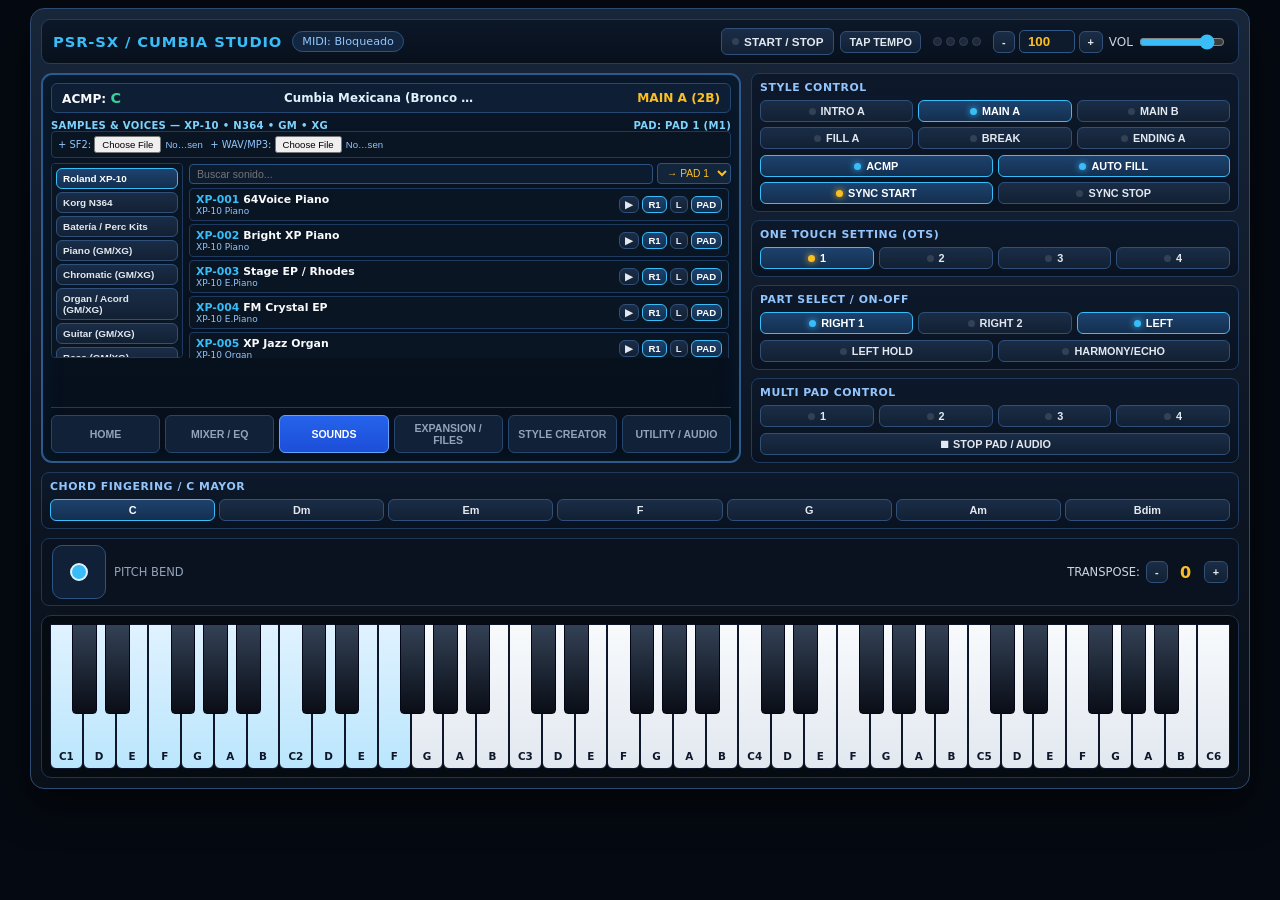
==== commit c9ffd5e8: "Create index.html" ====
--- a/index.html
+++ b/index.html
@@ -3,7 +3,7 @@
 <head>
   <meta charset="UTF-8" />
   <meta name="viewport" content="width=device-width, initial-scale=1.0, maximum-scale=1.0, user-scalable=no" />
-  <title>PSR-SX / Cumbia Studio</title>
+  <title>PSR-SX / Cumbia Studio Pro</title>
   <style>
     * {
       box-sizing: border-box;
@@ -14,7 +14,7 @@
     body {
       margin: 0;
       padding: 8px;
-      background: #070d16;
+      background: #050a12;
       color: #f8fafc;
       font-family: system-ui, -apple-system, BlinkMacSystemFont, "Segoe UI", Roboto, sans-serif;
       display: flex;
@@ -23,15 +23,15 @@
 
     .studio-console {
       width: 100%;
-      max-width: 1180px;
-      background: linear-gradient(180deg, #162233 0%, #0d1624 100%);
-      border: 1px solid #294163;
-      border-radius: 12px;
+      max-width: 1220px;
+      background: linear-gradient(180deg, #18263a 0%, #0d1624 55%, #09101a 100%);
+      border: 1px solid #2e4b73;
+      border-radius: 14px;
       padding: 10px;
       display: flex;
       flex-direction: column;
-      gap: 10px;
-      box-shadow: 0 12px 32px rgba(0, 0, 0, 0.55);
+      gap: 9px;
+      box-shadow: 0 16px 40px rgba(0, 0, 0, 0.65);
     }
 
     .top-bar {
@@ -40,10 +40,10 @@
       align-items: center;
       justify-content: space-between;
       gap: 8px;
-      background: #09121e;
-      border: 1px solid #1e3554;
-      border-radius: 8px;
-      padding: 8px 10px;
+      background: linear-gradient(180deg, #0c1728 0%, #08101c 100%);
+      border: 1px solid #223d61;
+      border-radius: 9px;
+      padding: 8px 11px;
     }
 
     .brand-group {
@@ -53,18 +53,18 @@
     }
 
     .brand-title {
-      font-size: 0.9rem;
-      font-weight: 800;
+      font-size: 0.92rem;
+      font-weight: 900;
       letter-spacing: 0.06em;
       color: #38bdf8;
     }
 
     .midi-badge {
-      font-size: 0.72rem;
-      padding: 3px 8px;
+      font-size: 0.7rem;
+      padding: 3px 9px;
       border-radius: 999px;
-      background: #13253b;
-      border: 1px solid #2b5482;
+      background: #122640;
+      border: 1px solid #2c5585;
       color: #93c5fd;
     }
 
@@ -110,28 +110,28 @@
     }
 
     .tempo-box input {
-      width: 54px;
-      background: #0f1d30;
+      width: 56px;
+      background: #0d1b2d;
       color: #fbbf24;
-      border: 1px solid #2b5482;
+      border: 1px solid #2e5888;
       border-radius: 5px;
       padding: 3px 6px;
-      font-weight: 700;
+      font-weight: 800;
       text-align: center;
     }
 
     .vol-box input[type="range"] {
-      width: 82px;
+      width: 86px;
       accent-color: #38bdf8;
     }
 
     .hw-btn {
-      background: #152438;
+      background: linear-gradient(180deg, #1a2d47 0%, #122033 100%);
       color: #e2e8f0;
-      border: 1px solid #2d4b73;
+      border: 1px solid #30507a;
       border-radius: 6px;
       padding: 6px 10px;
-      font-size: 0.74rem;
+      font-size: 0.73rem;
       font-weight: 700;
       cursor: pointer;
       display: inline-flex;
@@ -158,7 +158,7 @@
     }
 
     .hw-btn.active {
-      background: #183659;
+      background: linear-gradient(180deg, #1d426e 0%, #142f4f 100%);
       border-color: #38bdf8;
       color: #ffffff;
     }
@@ -180,7 +180,7 @@
 
     .main-panel {
       display: grid;
-      grid-template-columns: 1.25fr 0.95fr;
+      grid-template-columns: 1.32fr 0.92fr;
       gap: 10px;
     }
 
@@ -191,14 +191,15 @@
     }
 
     .lcd-panel {
-      background: #08121f;
-      border: 2px solid #264873;
-      border-radius: 10px;
+      background: linear-gradient(180deg, #091526 0%, #060e1a 100%);
+      border: 2px solid #2e598c;
+      border-radius: 11px;
       padding: 8px;
       display: flex;
       flex-direction: column;
-      gap: 8px;
-      min-height: 330px;
+      gap: 7px;
+      min-height: 365px;
+      box-shadow: inset 0 0 24px rgba(14, 165, 233, 0.08);
     }
 
     .lcd-header {
@@ -206,11 +207,11 @@
       align-items: center;
       justify-content: space-between;
       gap: 8px;
-      background: #0d1c30;
-      border: 1px solid #1e3a5f;
+      background: #0e1e34;
+      border: 1px solid #244873;
       border-radius: 6px;
       padding: 6px 10px;
-      font-size: 0.78rem;
+      font-size: 0.76rem;
       font-weight: 800;
     }
 
@@ -219,40 +220,56 @@
       font-size: 0.9rem;
     }
 
+    .lcd-style-name {
+      color: #e0f2fe;
+      font-size: 0.74rem;
+      white-space: nowrap;
+      overflow: hidden;
+      text-overflow: ellipsis;
+      max-width: 190px;
+    }
+
     .lcd-section {
       color: #fbbf24;
+      white-space: nowrap;
     }
 
     .lcd-body {
       flex: 1;
-      min-height: 225px;
+      min-height: 245px;
       overflow: hidden;
+      display: flex;
+      flex-direction: column;
     }
 
     .tft-tabs {
-      display: flex;
-      flex-wrap: wrap;
+      display: grid;
+      grid-template-columns: repeat(3, 1fr);
       gap: 5px;
-      border-top: 1px solid #1c3554;
+      border-top: 1px solid #1e3b5e;
       padding-top: 7px;
     }
 
+    @media (min-width: 640px) {
+      .tft-tabs {
+        grid-template-columns: repeat(6, 1fr);
+      }
+    }
+
     .tft-tab {
-      flex: 1;
-      min-width: 78px;
-      background: #102036;
+      background: #102138;
       color: #94a3b8;
-      border: 1px solid #234166;
+      border: 1px solid #25466e;
       border-radius: 6px;
-      padding: 6px 6px;
-      font-size: 0.68rem;
+      padding: 6px 5px;
+      font-size: 0.66rem;
       font-weight: 800;
       cursor: pointer;
       text-align: center;
     }
 
     .tft-tab.active {
-      background: #1d4ed8;
+      background: linear-gradient(180deg, #2563eb 0%, #1d4ed8 100%);
       border-color: #60a5fa;
       color: #ffffff;
     }
@@ -264,8 +281,8 @@
     }
 
     .sx-tile {
-      background: #0c192b;
-      border: 1px solid #1f3b5e;
+      background: #0c1a2d;
+      border: 1px solid #1f3d63;
       border-radius: 6px;
       padding: 6px 8px;
       display: flex;
@@ -277,20 +294,21 @@
       display: flex;
       justify-content: space-between;
       align-items: center;
-      font-size: 0.64rem;
+      font-size: 0.63rem;
       font-weight: 800;
       color: #7dd3fc;
       letter-spacing: 0.03em;
+      gap: 6px;
     }
 
     .sx-tile-title {
-      font-size: 0.88rem;
+      font-size: 0.86rem;
       font-weight: 800;
       color: #f8fafc;
     }
 
     .sx-tile-sub {
-      font-size: 0.66rem;
+      font-size: 0.65rem;
       color: #94a3b8;
     }
 
@@ -362,8 +380,8 @@
     }
 
     .hw-card {
-      background: #0b1524;
-      border: 1px solid #1e3656;
+      background: linear-gradient(180deg, #0d192b 0%, #091220 100%);
+      border: 1px solid #203b5e;
       border-radius: 8px;
       padding: 7px 8px;
       display: flex;
@@ -523,7 +541,7 @@
 
         <div class="tempo-box">
           <button id="btnTempoDown" class="hw-btn small">-</button>
-          <input id="inputTempo" type="number" min="40" max="280" value="104" />
+          <input id="inputTempo" type="number" min="40" max="280" value="100" />
           <button id="btnTempoUp" class="hw-btn small">+</button>
         </div>
 
@@ -537,16 +555,17 @@
     <section class="main-panel">
       <div class="lcd-panel">
         <div class="lcd-header">
-          <span>ACMP: <span id="chordDisplay" class="lcd-chord">Cmaj7</span></span>
+          <span>ACMP: <span id="chordDisplay" class="lcd-chord">C</span></span>
+          <span id="lcdStyleName" class="lcd-style-name">C Mayor — Style Converter</span>
           <span id="lcdSectionBadge" class="lcd-section">MAIN A (2B)</span>
         </div>
 
         <div id="tabContent" class="lcd-body"></div>
 
         <div class="tft-tabs">
-          <button class="tft-tab active" data-tab="main">HOME</button>
+          <button class="tft-tab" data-tab="main">HOME</button>
           <button class="tft-tab" data-tab="mixer">MIXER / EQ</button>
-          <button class="tft-tab" data-tab="sounds">SOUNDS</button>
+          <button class="tft-tab active" data-tab="sounds">SOUNDS</button>
           <button class="tft-tab" data-tab="files">EXPANSION / FILES</button>
           <button class="tft-tab" data-tab="creator">STYLE CREATOR</button>
           <button class="tft-tab" data-tab="latency">UTILITY / AUDIO</button>
@@ -609,15 +628,15 @@
     </section>
 
     <section class="hw-card">
-      <span class="hw-card-title">CHORD FINGERING / ACMP PAD</span>
+      <span class="hw-card-title">CHORD FINGERING / C MAYOR</span>
       <div class="chord-row">
-        <button class="hw-btn small chord-btn active" data-chord="Cmaj7">Cmaj7</button>
-        <button class="hw-btn small chord-btn" data-chord="Dm7">Dm7</button>
-        <button class="hw-btn small chord-btn" data-chord="Em7">Em7</button>
-        <button class="hw-btn small chord-btn" data-chord="Fmaj7">Fmaj7</button>
-        <button class="hw-btn small chord-btn" data-chord="G7">G7</button>
-        <button class="hw-btn small chord-btn" data-chord="Am7">Am7</button>
-        <button class="hw-btn small chord-btn" data-chord="Bm7b5">Bm7b5</button>
+        <button class="hw-btn small chord-btn active" data-chord="C">C</button>
+        <button class="hw-btn small chord-btn" data-chord="Dm">Dm</button>
+        <button class="hw-btn small chord-btn" data-chord="Em">Em</button>
+        <button class="hw-btn small chord-btn" data-chord="F">F</button>
+        <button class="hw-btn small chord-btn" data-chord="G">G</button>
+        <button class="hw-btn small chord-btn" data-chord="Am">Am</button>
+        <button class="hw-btn small chord-btn" data-chord="Bdim">Bdim</button>
       </div>
     </section>
 
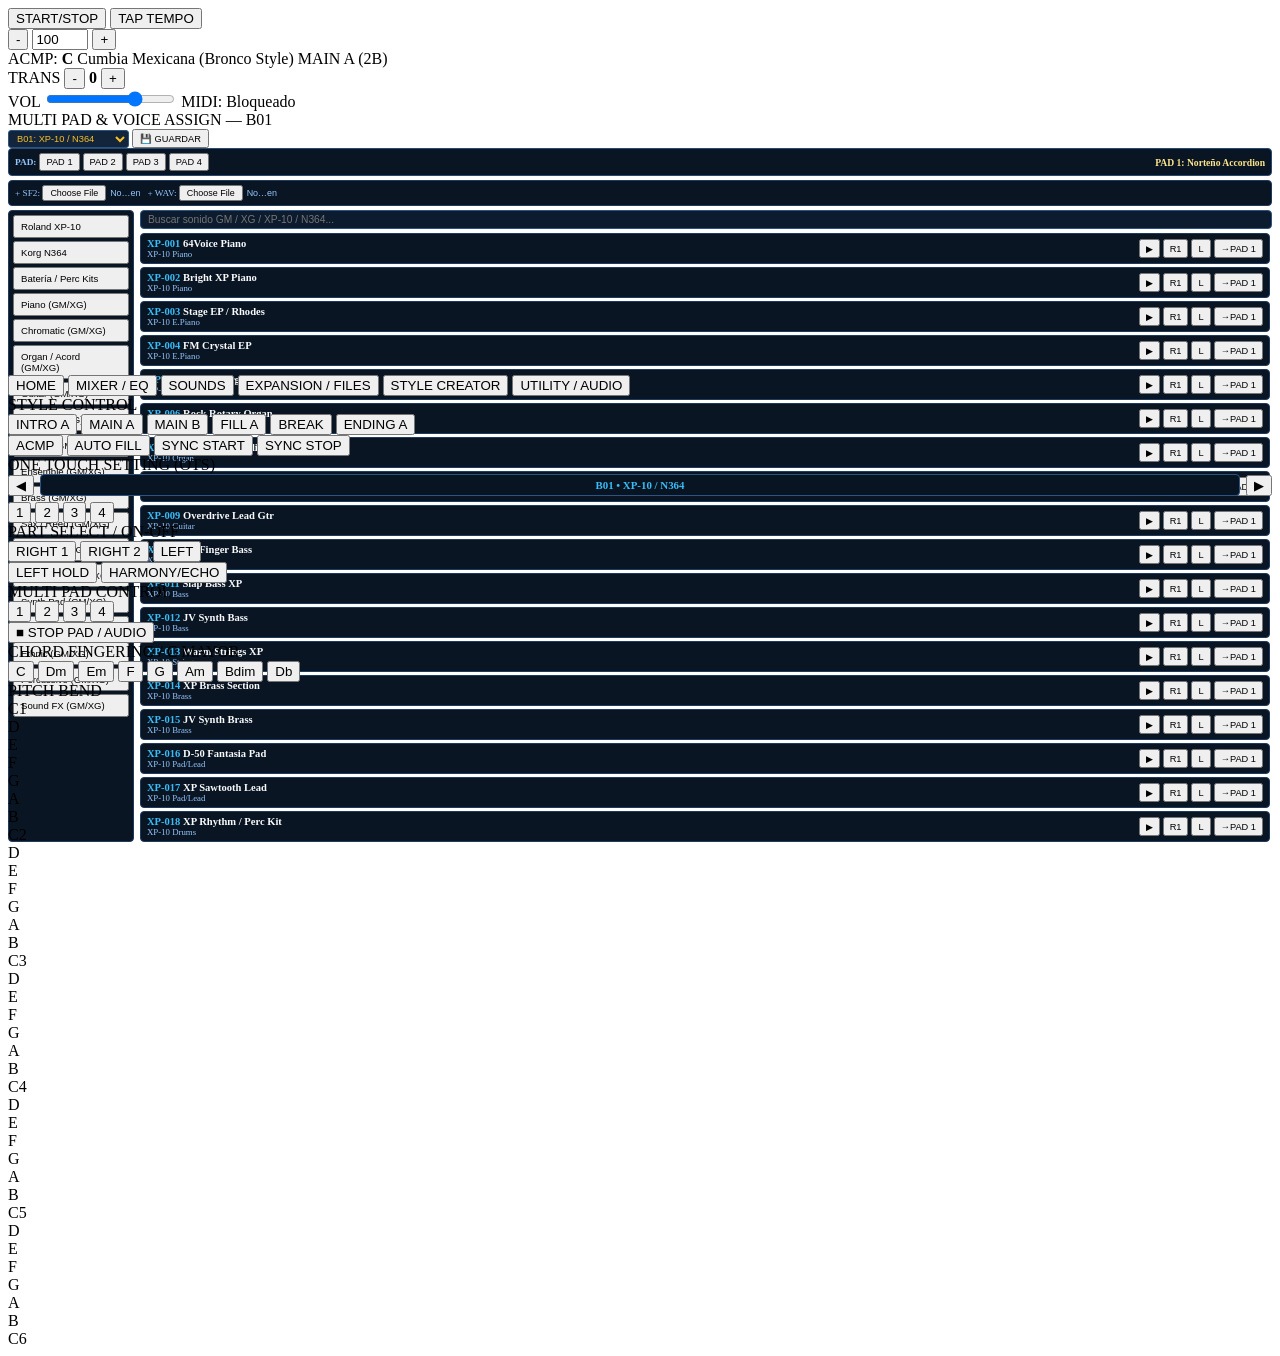
==== commit 6c70a875: "Create index.html" ====
--- a/index.html
+++ b/index.html
@@ -3,668 +3,166 @@
 <head>
   <meta charset="UTF-8" />
   <meta name="viewport" content="width=device-width, initial-scale=1.0, maximum-scale=1.0, user-scalable=no" />
-  <title>PSR-SX / Cumbia Studio Pro</title>
-  <style>
-    * {
-      box-sizing: border-box;
-      user-select: none;
-      -webkit-tap-highlight-color: transparent;
-    }
-
-    body {
-      margin: 0;
-      padding: 8px;
-      background: #050a12;
-      color: #f8fafc;
-      font-family: system-ui, -apple-system, BlinkMacSystemFont, "Segoe UI", Roboto, sans-serif;
-      display: flex;
-      justify-content: center;
-    }
-
-    .studio-console {
-      width: 100%;
-      max-width: 1220px;
-      background: linear-gradient(180deg, #18263a 0%, #0d1624 55%, #09101a 100%);
-      border: 1px solid #2e4b73;
-      border-radius: 14px;
-      padding: 10px;
-      display: flex;
-      flex-direction: column;
-      gap: 9px;
-      box-shadow: 0 16px 40px rgba(0, 0, 0, 0.65);
-    }
-
-    .top-bar {
-      display: flex;
-      flex-wrap: wrap;
-      align-items: center;
-      justify-content: space-between;
-      gap: 8px;
-      background: linear-gradient(180deg, #0c1728 0%, #08101c 100%);
-      border: 1px solid #223d61;
-      border-radius: 9px;
-      padding: 8px 11px;
-    }
-
-    .brand-group {
-      display: flex;
-      align-items: center;
-      gap: 10px;
-    }
-
-    .brand-title {
-      font-size: 0.92rem;
-      font-weight: 900;
-      letter-spacing: 0.06em;
-      color: #38bdf8;
-    }
-
-    .midi-badge {
-      font-size: 0.7rem;
-      padding: 3px 9px;
-      border-radius: 999px;
-      background: #122640;
-      border: 1px solid #2c5585;
-      color: #93c5fd;
-    }
-
-    .transport-group {
-      display: flex;
-      flex-wrap: wrap;
-      align-items: center;
-      gap: 6px;
-    }
-
-    .beat-leds {
-      display: flex;
-      align-items: center;
-      gap: 4px;
-      padding: 0 6px;
-    }
-
-    .beat-dot {
-      width: 9px;
-      height: 9px;
-      border-radius: 50%;
-      background: #1e293b;
-      border: 1px solid #334155;
-    }
-
-    .beat-dot.on {
-      background: #38bdf8;
-      box-shadow: 0 0 8px #38bdf8;
-    }
-
-    .beat-dot.on-first {
-      background: #fbbf24;
-      box-shadow: 0 0 8px #fbbf24;
-    }
-
-    .tempo-box,
-    .vol-box {
-      display: flex;
-      align-items: center;
-      gap: 4px;
-      font-size: 0.75rem;
-      color: #cbd5e1;
-    }
-
-    .tempo-box input {
-      width: 56px;
-      background: #0d1b2d;
-      color: #fbbf24;
-      border: 1px solid #2e5888;
-      border-radius: 5px;
-      padding: 3px 6px;
-      font-weight: 800;
-      text-align: center;
-    }
-
-    .vol-box input[type="range"] {
-      width: 86px;
-      accent-color: #38bdf8;
-    }
-
-    .hw-btn {
-      background: linear-gradient(180deg, #1a2d47 0%, #122033 100%);
-      color: #e2e8f0;
-      border: 1px solid #30507a;
-      border-radius: 6px;
-      padding: 6px 10px;
-      font-size: 0.73rem;
-      font-weight: 700;
-      cursor: pointer;
-      display: inline-flex;
-      align-items: center;
-      justify-content: center;
-      gap: 5px;
-      transition: transform 0.05s ease, background 0.15s ease, border-color 0.15s ease;
-    }
-
-    .hw-btn:active {
-      transform: scale(0.98);
-    }
-
-    .hw-btn.small {
-      padding: 4px 8px;
-      font-size: 0.68rem;
-    }
-
-    .hw-btn .led {
-      width: 7px;
-      height: 7px;
-      border-radius: 50%;
-      background: #334155;
-    }
-
-    .hw-btn.active {
-      background: linear-gradient(180deg, #1d426e 0%, #142f4f 100%);
-      border-color: #38bdf8;
-      color: #ffffff;
-    }
-
-    .hw-btn.led-blue.active .led {
-      background: #38bdf8;
-      box-shadow: 0 0 7px #38bdf8;
-    }
-
-    .hw-btn.led-amber.active .led {
-      background: #fbbf24;
-      box-shadow: 0 0 7px #fbbf24;
-    }
-
-    .hw-btn.led-red.active .led {
-      background: #f87171;
-      box-shadow: 0 0 7px #f87171;
-    }
-
-    .main-panel {
-      display: grid;
-      grid-template-columns: 1.32fr 0.92fr;
-      gap: 10px;
-    }
-
-    @media (max-width: 900px) {
-      .main-panel {
-        grid-template-columns: 1fr;
-      }
-    }
-
-    .lcd-panel {
-      background: linear-gradient(180deg, #091526 0%, #060e1a 100%);
-      border: 2px solid #2e598c;
-      border-radius: 11px;
-      padding: 8px;
-      display: flex;
-      flex-direction: column;
-      gap: 7px;
-      min-height: 365px;
-      box-shadow: inset 0 0 24px rgba(14, 165, 233, 0.08);
-    }
-
-    .lcd-header {
-      display: flex;
-      align-items: center;
-      justify-content: space-between;
-      gap: 8px;
-      background: #0e1e34;
-      border: 1px solid #244873;
-      border-radius: 6px;
-      padding: 6px 10px;
-      font-size: 0.76rem;
-      font-weight: 800;
-    }
-
-    .lcd-chord {
-      color: #34d399;
-      font-size: 0.9rem;
-    }
-
-    .lcd-style-name {
-      color: #e0f2fe;
-      font-size: 0.74rem;
-      white-space: nowrap;
-      overflow: hidden;
-      text-overflow: ellipsis;
-      max-width: 190px;
-    }
-
-    .lcd-section {
-      color: #fbbf24;
-      white-space: nowrap;
-    }
-
-    .lcd-body {
-      flex: 1;
-      min-height: 245px;
-      overflow: hidden;
-      display: flex;
-      flex-direction: column;
-    }
-
-    .tft-tabs {
-      display: grid;
-      grid-template-columns: repeat(3, 1fr);
-      gap: 5px;
-      border-top: 1px solid #1e3b5e;
-      padding-top: 7px;
-    }
-
-    @media (min-width: 640px) {
-      .tft-tabs {
-        grid-template-columns: repeat(6, 1fr);
-      }
-    }
-
-    .tft-tab {
-      background: #102138;
-      color: #94a3b8;
-      border: 1px solid #25466e;
-      border-radius: 6px;
-      padding: 6px 5px;
-      font-size: 0.66rem;
-      font-weight: 800;
-      cursor: pointer;
-      text-align: center;
-    }
-
-    .tft-tab.active {
-      background: linear-gradient(180deg, #2563eb 0%, #1d4ed8 100%);
-      border-color: #60a5fa;
-      color: #ffffff;
-    }
-
-    .sx-home-grid {
-      display: grid;
-      grid-template-columns: repeat(2, 1fr);
-      gap: 6px;
-    }
-
-    .sx-tile {
-      background: #0c1a2d;
-      border: 1px solid #1f3d63;
-      border-radius: 6px;
-      padding: 6px 8px;
-      display: flex;
-      flex-direction: column;
-      gap: 4px;
-    }
-
-    .sx-tile-header {
-      display: flex;
-      justify-content: space-between;
-      align-items: center;
-      font-size: 0.63rem;
-      font-weight: 800;
-      color: #7dd3fc;
-      letter-spacing: 0.03em;
-      gap: 6px;
-    }
-
-    .sx-tile-title {
-      font-size: 0.86rem;
-      font-weight: 800;
-      color: #f8fafc;
-    }
-
-    .sx-tile-sub {
-      font-size: 0.65rem;
-      color: #94a3b8;
-    }
-
-    .voice-slot {
-      display: flex;
-      flex-direction: column;
-      gap: 3px;
-      font-size: 0.72rem;
-    }
-
-    .voice-slot select {
-      width: 100%;
-      background: #13253b;
-      color: #f8fafc;
-      border: 1px solid #2b5482;
-      border-radius: 4px;
-      padding: 3px 5px;
-      font-size: 0.68rem;
-    }
-
-    .mixer-grid {
-      display: grid;
-      grid-template-columns: repeat(8, 1fr);
-      gap: 6px;
-      padding-top: 6px;
-    }
-
-    @media (max-width: 640px) {
-      .mixer-grid {
-        grid-template-columns: repeat(4, 1fr);
-      }
-    }
-
-    .mixer-strip {
-      background: #0c192b;
-      border: 1px solid #1f3b5e;
-      border-radius: 6px;
-      padding: 6px 4px;
-      display: flex;
-      flex-direction: column;
-      align-items: center;
-      gap: 4px;
-    }
-
-    .mixer-ch-name {
-      font-size: 0.64rem;
-      font-weight: 800;
-      color: #93c5fd;
-    }
-
-    .mixer-strip input[type="range"] {
-      writing-mode: vertical-lr;
-      direction: rtl;
-      height: 85px;
-      width: 18px;
-      accent-color: #38bdf8;
-    }
-
-    .mixer-val {
-      font-size: 0.65rem;
-      color: #fbbf24;
-      font-weight: 700;
-    }
-
-    .controls-column {
-      display: flex;
-      flex-direction: column;
-      gap: 8px;
-    }
-
-    .hw-card {
-      background: linear-gradient(180deg, #0d192b 0%, #091220 100%);
-      border: 1px solid #203b5e;
-      border-radius: 8px;
-      padding: 7px 8px;
-      display: flex;
-      flex-direction: column;
-      gap: 6px;
-    }
-
-    .hw-card-title {
-      font-size: 0.68rem;
-      font-weight: 800;
-      color: #93c5fd;
-      letter-spacing: 0.05em;
-    }
-
-    .grid-3 {
-      display: grid;
-      grid-template-columns: repeat(3, 1fr);
-      gap: 5px;
-    }
-
-    .grid-4 {
-      display: grid;
-      grid-template-columns: repeat(4, 1fr);
-      gap: 5px;
-    }
-
-    .grid-2 {
-      display: grid;
-      grid-template-columns: repeat(2, 1fr);
-      gap: 5px;
-    }
-
-    .chord-row {
-      display: grid;
-      grid-template-columns: repeat(7, 1fr);
-      gap: 4px;
-    }
-
-    @media (max-width: 560px) {
-      .chord-row {
-        grid-template-columns: repeat(4, 1fr);
-      }
-    }
-
-    .perf-row {
-      display: flex;
-      flex-wrap: wrap;
-      align-items: center;
-      justify-content: space-between;
-      gap: 8px;
-      background: #09121e;
-      border: 1px solid #1e3554;
-      border-radius: 8px;
-      padding: 6px 10px;
-    }
-
-    .joystick-pad {
-      width: 54px;
-      height: 54px;
-      border-radius: 10px;
-      background: #102036;
-      border: 1px solid #2b5482;
-      position: relative;
-      touch-action: none;
-      cursor: grab;
-    }
-
-    .joystick-stick {
-      width: 18px;
-      height: 18px;
-      border-radius: 50%;
-      background: #38bdf8;
-      border: 2px solid #e0f2fe;
-      position: absolute;
-      left: 50%;
-      top: 50%;
-      transform: translate(-50%, -50%);
-      pointer-events: none;
-    }
-
-    .keyboard-wrap {
-      background: #060b12;
-      border: 1px solid #1e3554;
-      border-radius: 10px;
-      padding: 8px;
-      overflow-x: auto;
-    }
-
-    .keyboard {
-      position: relative;
-      height: 145px;
-      min-width: 680px;
-      display: flex;
-      touch-action: none;
-    }
-
-    .key-white {
-      flex: 1;
-      height: 100%;
-      background: linear-gradient(180deg, #f8fafc 0%, #e2e8f0 100%);
-      border: 1px solid #0f172a;
-      border-radius: 0 0 6px 6px;
-      color: #0f172a;
-      font-size: 0.65rem;
-      font-weight: 700;
-      display: flex;
-      align-items: flex-end;
-      justify-content: center;
-      padding-bottom: 6px;
-      cursor: pointer;
-    }
-
-    .key-white.split-zone {
-      background: linear-gradient(180deg, #e0f2fe 0%, #bae6fd 100%);
-    }
-
-    .key-white.active {
-      background: #38bdf8;
-      color: #ffffff;
-    }
-
-    .key-black {
-      position: absolute;
-      top: 0;
-      width: 2.1%;
-      height: 62%;
-      background: linear-gradient(180deg, #334155 0%, #090d16 100%);
-      border: 1px solid #020617;
-      border-radius: 0 0 4px 4px;
-      z-index: 2;
-      cursor: pointer;
-    }
-
-    .key-black.active {
-      background: #fbbf24;
-    }
-  </style>
+  <title>PSR-SX Workstation — 15 Banks • Pads • OTS</title>
+  <link rel="stylesheet" href="css/styles.css" />
 </head>
 <body>
-  <div class="studio-console">
-    <header class="top-bar">
-      <div class="brand-group">
-        <span class="brand-title">PSR-SX / CUMBIA STUDIO</span>
-        <span id="midiStatus" class="midi-badge">MIDI: Buscando...</span>
-      </div>
-
+  <div class="workstation-shell">
+    <!-- BARRA SUPERIOR DE TRANSPORTE, TEMPO, ACORDE Y VOLUMEN -->
+    <header class="top-transport-bar">
       <div class="transport-group">
-        <button id="btnStartStop" class="hw-btn led-red"><span class="led"></span>START / STOP</button>
-        <button id="btnTapTempo" class="hw-btn small">TAP TEMPO</button>
-
-        <div class="beat-leds">
+        <button type="button" id="btnStartStop" class="hw-btn led-red" title="Start / Stop">
+          <span class="led"></span>START/STOP
+        </button>
+        <button type="button" id="btnTapTempo" class="hw-btn small" title="Tap Tempo">TAP TEMPO</button>
+        <div class="tempo-box">
+          <button type="button" id="btnTempoDown" class="hw-btn small">-</button>
+          <input type="number" id="inputTempo" min="40" max="280" value="100" aria-label="Tempo BPM" />
+          <button type="button" id="btnTempoUp" class="hw-btn small">+</button>
+        </div>
+        <div class="beat-leds" aria-label="Beat indicator">
           <span class="beat-dot"></span>
           <span class="beat-dot"></span>
           <span class="beat-dot"></span>
           <span class="beat-dot"></span>
         </div>
+      </div>
 
-        <div class="tempo-box">
-          <button id="btnTempoDown" class="hw-btn small">-</button>
-          <input id="inputTempo" type="number" min="40" max="280" value="100" />
-          <button id="btnTempoUp" class="hw-btn small">+</button>
+      <div class="lcd-mini-status">
+        <div class="lcd-line-top">
+          <span>ACMP: <strong id="chordDisplay">C</strong></span>
+          <span id="lcdStyleName">C Mayor — Style Converter</span>
+          <span id="lcdSectionBadge">MAIN A (2B)</span>
         </div>
+      </div>
 
-        <div class="vol-box">
+      <div class="transport-group right-controls">
+        <div class="transpose-box">
+          <span>TRANS</span>
+          <button type="button" id="btnTransDown" class="hw-btn small">-</button>
+          <strong id="transposeVal">0</strong>
+          <button type="button" id="btnTransUp" class="hw-btn small">+</button>
+        </div>
+        <label class="vol-control">
           <span>VOL</span>
-          <input id="masterVolume" type="range" min="0" max="1" step="0.02" value="0.85" />
-        </div>
+          <input type="range" id="masterVolume" min="0" max="1.2" step="0.02" value="0.85" />
+        </label>
+        <span id="midiStatus" class="midi-badge">MIDI: Ready</span>
       </div>
     </header>
 
-    <section class="main-panel">
-      <div class="lcd-panel">
-        <div class="lcd-header">
-          <span>ACMP: <span id="chordDisplay" class="lcd-chord">C</span></span>
-          <span id="lcdStyleName" class="lcd-style-name">C Mayor — Style Converter</span>
-          <span id="lcdSectionBadge" class="lcd-section">MAIN A (2B)</span>
+    <!-- CUERPO PRINCIPAL -->
+    <main class="panel-grid">
+      <!-- PANEL CENTRAL: PANTALLA TFT + PESTAÑAS + CONTROLES -->
+      <section class="center-panel">
+        <div class="tft-screen">
+          <div id="tabContent" class="tft-content"></div>
         </div>
 
-        <div id="tabContent" class="lcd-body"></div>
+        <nav class="tft-tabs" aria-label="Pantallas">
+          <button type="button" class="tft-tab" data-tab="main">HOME</button>
+          <button type="button" class="tft-tab" data-tab="mixer">MIXER / EQ</button>
+          <button type="button" class="tft-tab active" data-tab="sounds">SOUNDS</button>
+          <button type="button" class="tft-tab" data-tab="files">EXPANSION / FILES</button>
+          <button type="button" class="tft-tab" data-tab="creator">STYLE CREATOR</button>
+          <button type="button" class="tft-tab" data-tab="latency">UTILITY / AUDIO</button>
+        </nav>
 
-        <div class="tft-tabs">
-          <button class="tft-tab" data-tab="main">HOME</button>
-          <button class="tft-tab" data-tab="mixer">MIXER / EQ</button>
-          <button class="tft-tab active" data-tab="sounds">SOUNDS</button>
-          <button class="tft-tab" data-tab="files">EXPANSION / FILES</button>
-          <button class="tft-tab" data-tab="creator">STYLE CREATOR</button>
-          <button class="tft-tab" data-tab="latency">UTILITY / AUDIO</button>
-        </div>
-      </div>
-
-      <div class="controls-column">
-        <div class="hw-card">
-          <span class="hw-card-title">STYLE CONTROL</span>
+        <!-- STYLE CONTROL -->
+        <div class="control-block">
+          <div class="block-title">STYLE CONTROL</div>
           <div class="grid-3">
-            <button class="hw-btn small led-blue style-sec" data-section="INTRO A"><span class="led"></span>INTRO A</button>
-            <button class="hw-btn small led-blue active style-sec" data-section="MAIN A"><span class="led"></span>MAIN A</button>
-            <button class="hw-btn small led-blue style-sec" data-section="MAIN B"><span class="led"></span>MAIN B</button>
-            <button class="hw-btn small led-amber style-sec" data-section="FILL A"><span class="led"></span>FILL A</button>
-            <button class="hw-btn small led-amber style-sec" data-section="BREAK"><span class="led"></span>BREAK</button>
-            <button class="hw-btn small led-red style-sec" data-section="ENDING A"><span class="led"></span>ENDING A</button>
+            <button type="button" class="hw-btn style-sec" data-section="INTRO A"><span class="led"></span>INTRO A</button>
+            <button type="button" class="hw-btn style-sec active" data-section="MAIN A"><span class="led"></span>MAIN A</button>
+            <button type="button" class="hw-btn style-sec" data-section="MAIN B"><span class="led"></span>MAIN B</button>
+            <button type="button" class="hw-btn style-sec" data-section="FILL A"><span class="led"></span>FILL A</button>
+            <button type="button" class="hw-btn style-sec" data-section="BREAK"><span class="led"></span>BREAK</button>
+            <button type="button" class="hw-btn style-sec" data-section="ENDING A"><span class="led"></span>ENDING A</button>
           </div>
-          <div class="grid-2">
-            <button id="btnAcmp" class="hw-btn small led-blue active"><span class="led"></span>ACMP</button>
-            <button id="btnAutoFill" class="hw-btn small led-blue active"><span class="led"></span>AUTO FILL</button>
-            <button id="btnSyncStart" class="hw-btn small led-amber active"><span class="led"></span>SYNC START</button>
-            <button id="btnSyncStop" class="hw-btn small led-amber"><span class="led"></span>SYNC STOP</button>
+          <div class="grid-2 mt-6">
+            <button type="button" id="btnAcmp" class="hw-btn led-amber active"><span class="led"></span>ACMP</button>
+            <button type="button" id="btnAutoFill" class="hw-btn led-amber active"><span class="led"></span>AUTO FILL</button>
+            <button type="button" id="btnSyncStart" class="hw-btn led-amber active"><span class="led"></span>SYNC START</button>
+            <button type="button" id="btnSyncStop" class="hw-btn led-amber"><span class="led"></span>SYNC STOP</button>
           </div>
         </div>
 
-        <div class="hw-card">
-          <span class="hw-card-title">ONE TOUCH SETTING (OTS)</span>
+        <!-- ONE TOUCH SETTING (OTS) CON PANTALLA DE BANK Y BOTONES LATERALES PARA LOS 15 BANKS -->
+        <div class="control-block">
+          <div class="block-title">ONE TOUCH SETTING (OTS)</div>
+          <div class="ots-bank-bar" style="display:flex;align-items:center;gap:6px;margin-bottom:6px;">
+            <button type="button" id="btnOtsBankPrev" class="hw-btn small" title="Banco anterior (1-15)">◀</button>
+            <div id="otsBankScreen" style="flex:1;background:#091422;border:1px solid #2b5482;border-radius:4px;padding:4px 8px;font-size:0.68rem;font-weight:800;color:#38bdf8;text-align:center;white-space:nowrap;overflow:hidden;text-overflow:ellipsis;">
+              B01 • XP-10 / N364
+            </div>
+            <button type="button" id="btnOtsBankNext" class="hw-btn small" title="Banco siguiente (1-15)">▶</button>
+          </div>
           <div class="grid-4">
-            <button class="hw-btn small led-amber active ots-btn" data-ots="0"><span class="led"></span>1</button>
-            <button class="hw-btn small led-amber ots-btn" data-ots="1"><span class="led"></span>2</button>
-            <button class="hw-btn small led-amber ots-btn" data-ots="2"><span class="led"></span>3</button>
-            <button class="hw-btn small led-amber ots-btn" data-ots="3"><span class="led"></span>4</button>
+            <button type="button" class="hw-btn ots-btn active" data-ots="0"><span class="led"></span>1</button>
+            <button type="button" class="hw-btn ots-btn" data-ots="1"><span class="led"></span>2</button>
+            <button type="button" class="hw-btn ots-btn" data-ots="2"><span class="led"></span>3</button>
+            <button type="button" class="hw-btn ots-btn" data-ots="3"><span class="led"></span>4</button>
           </div>
         </div>
 
-        <div class="hw-card">
-          <span class="hw-card-title">PART SELECT / ON-OFF</span>
+        <!-- PART SELECT / ON-OFF -->
+        <div class="control-block">
+          <div class="block-title">PART SELECT / ON-OFF</div>
           <div class="grid-3">
-            <button id="btnPartR1" class="hw-btn small led-blue active"><span class="led"></span>RIGHT 1</button>
-            <button id="btnPartR2" class="hw-btn small led-blue"><span class="led"></span>RIGHT 2</button>
-            <button id="btnPartLeft" class="hw-btn small led-blue active"><span class="led"></span>LEFT</button>
+            <button type="button" id="btnPartR1" class="hw-btn led-blue active"><span class="led"></span>RIGHT 1</button>
+            <button type="button" id="btnPartR2" class="hw-btn led-blue"><span class="led"></span>RIGHT 2</button>
+            <button type="button" id="btnPartLeft" class="hw-btn led-blue active"><span class="led"></span>LEFT</button>
           </div>
-          <div class="grid-2">
-            <button id="btnLeftHold" class="hw-btn small led-amber"><span class="led"></span>LEFT HOLD</button>
-            <button id="btnHarmony" class="hw-btn small led-amber"><span class="led"></span>HARMONY/ECHO</button>
+          <div class="grid-2 mt-6">
+            <button type="button" id="btnLeftHold" class="hw-btn led-amber"><span class="led"></span>LEFT HOLD</button>
+            <button type="button" id="btnHarmony" class="hw-btn led-amber"><span class="led"></span>HARMONY/ECHO</button>
           </div>
         </div>
 
-        <div class="hw-card">
-          <span class="hw-card-title">MULTI PAD CONTROL</span>
+        <!-- MULTI PAD CONTROL -->
+        <div class="control-block">
+          <div class="block-title">MULTI PAD CONTROL</div>
           <div class="grid-4">
-            <button class="hw-btn small led-red pad-btn" data-pad="0"><span class="led"></span>1</button>
-            <button class="hw-btn small led-red pad-btn" data-pad="1"><span class="led"></span>2</button>
-            <button class="hw-btn small led-red pad-btn" data-pad="2"><span class="led"></span>3</button>
-            <button class="hw-btn small led-red pad-btn" data-pad="3"><span class="led"></span>4</button>
+            <button type="button" class="hw-btn pad-btn" data-pad="0"><span class="led"></span>1</button>
+            <button type="button" class="hw-btn pad-btn" data-pad="1"><span class="led"></span>2</button>
+            <button type="button" class="hw-btn pad-btn" data-pad="2"><span class="led"></span>3</button>
+            <button type="button" class="hw-btn pad-btn" data-pad="3"><span class="led"></span>4</button>
           </div>
-          <button id="btnPadStop" class="hw-btn small">⏹ STOP PAD / AUDIO</button>
+          <button type="button" id="btnPadStop" class="hw-btn small mt-6 w-full">■ STOP PAD / AUDIO</button>
         </div>
+
+        <!-- ACORDES RÁPIDOS -->
+        <div class="control-block">
+          <div class="block-title">CHORD FINGERING / C MAYOR</div>
+          <div class="grid-4">
+            <button type="button" class="hw-btn small chord-btn active" data-chord="C">C</button>
+            <button type="button" class="hw-btn small chord-btn" data-chord="Dm">Dm</button>
+            <button type="button" class="hw-btn small chord-btn" data-chord="Em">Em</button>
+            <button type="button" class="hw-btn small chord-btn" data-chord="F">F</button>
+            <button type="button" class="hw-btn small chord-btn" data-chord="G">G</button>
+            <button type="button" class="hw-btn small chord-btn" data-chord="Am">Am</button>
+            <button type="button" class="hw-btn small chord-btn" data-chord="Bdim">Bdim</button>
+            <button type="button" class="hw-btn small chord-btn" data-chord="Db">Db</button>
+          </div>
+        </div>
+      </section>
+    </main>
+
+    <!-- JOYSTICK + TECLADO FSB 61 TECLAS -->
+    <section class="keyboard-section">
+      <div id="joystickPad" class="joystick-pad" title="Pitch Bend / Modulation">
+        <div id="joystickStick" class="joystick-stick"></div>
+        <span class="joy-label">PITCH BEND</span>
       </div>
-    </section>
-
-    <section class="hw-card">
-      <span class="hw-card-title">CHORD FINGERING / C MAYOR</span>
-      <div class="chord-row">
-        <button class="hw-btn small chord-btn active" data-chord="C">C</button>
-        <button class="hw-btn small chord-btn" data-chord="Dm">Dm</button>
-        <button class="hw-btn small chord-btn" data-chord="Em">Em</button>
-        <button class="hw-btn small chord-btn" data-chord="F">F</button>
-        <button class="hw-btn small chord-btn" data-chord="G">G</button>
-        <button class="hw-btn small chord-btn" data-chord="Am">Am</button>
-        <button class="hw-btn small chord-btn" data-chord="Bdim">Bdim</button>
-      </div>
-    </section>
-
-    <section class="perf-row">
-      <div style="display:flex;align-items:center;gap:8px;">
-        <div id="joystickPad" class="joystick-pad" title="Pitch Bend">
-          <div id="joystickStick" class="joystick-stick"></div>
-        </div>
-        <span style="font-size:0.72rem;color:#94a3b8;">PITCH BEND</span>
-      </div>
-
-      <div style="display:flex;align-items:center;gap:6px;">
-        <span style="font-size:0.72rem;color:#cbd5e1;">TRANSPOSE:</span>
-        <button id="btnTransDown" class="hw-btn small">-</button>
-        <strong id="transposeVal" style="min-width:24px;text-align:center;color:#fbbf24;">0</strong>
-        <button id="btnTransUp" class="hw-btn small">+</button>
-      </div>
-    </section>
-
-    <section class="keyboard-wrap">
-      <div id="keyboard" class="keyboard"></div>
+      <div id="keyboard" class="fsb-keyboard" aria-label="61-key keyboard"></div>
     </section>
   </div>
 
+  <!-- SCRIPTS DEL MOTOR DE AUDIO, ESTILOS, SONIDOS Y APP -->
   <script src="js/gm-xg-map.js"></script>
+  <script src="js/sound-library.js"></script>
   <script src="js/audio-engine.js"></script>
   <script src="js/sty-engine.js"></script>
-  <script src="js/sound-library.js"></script>
   <script src="js/app.js"></script>
 </body>
 </html>
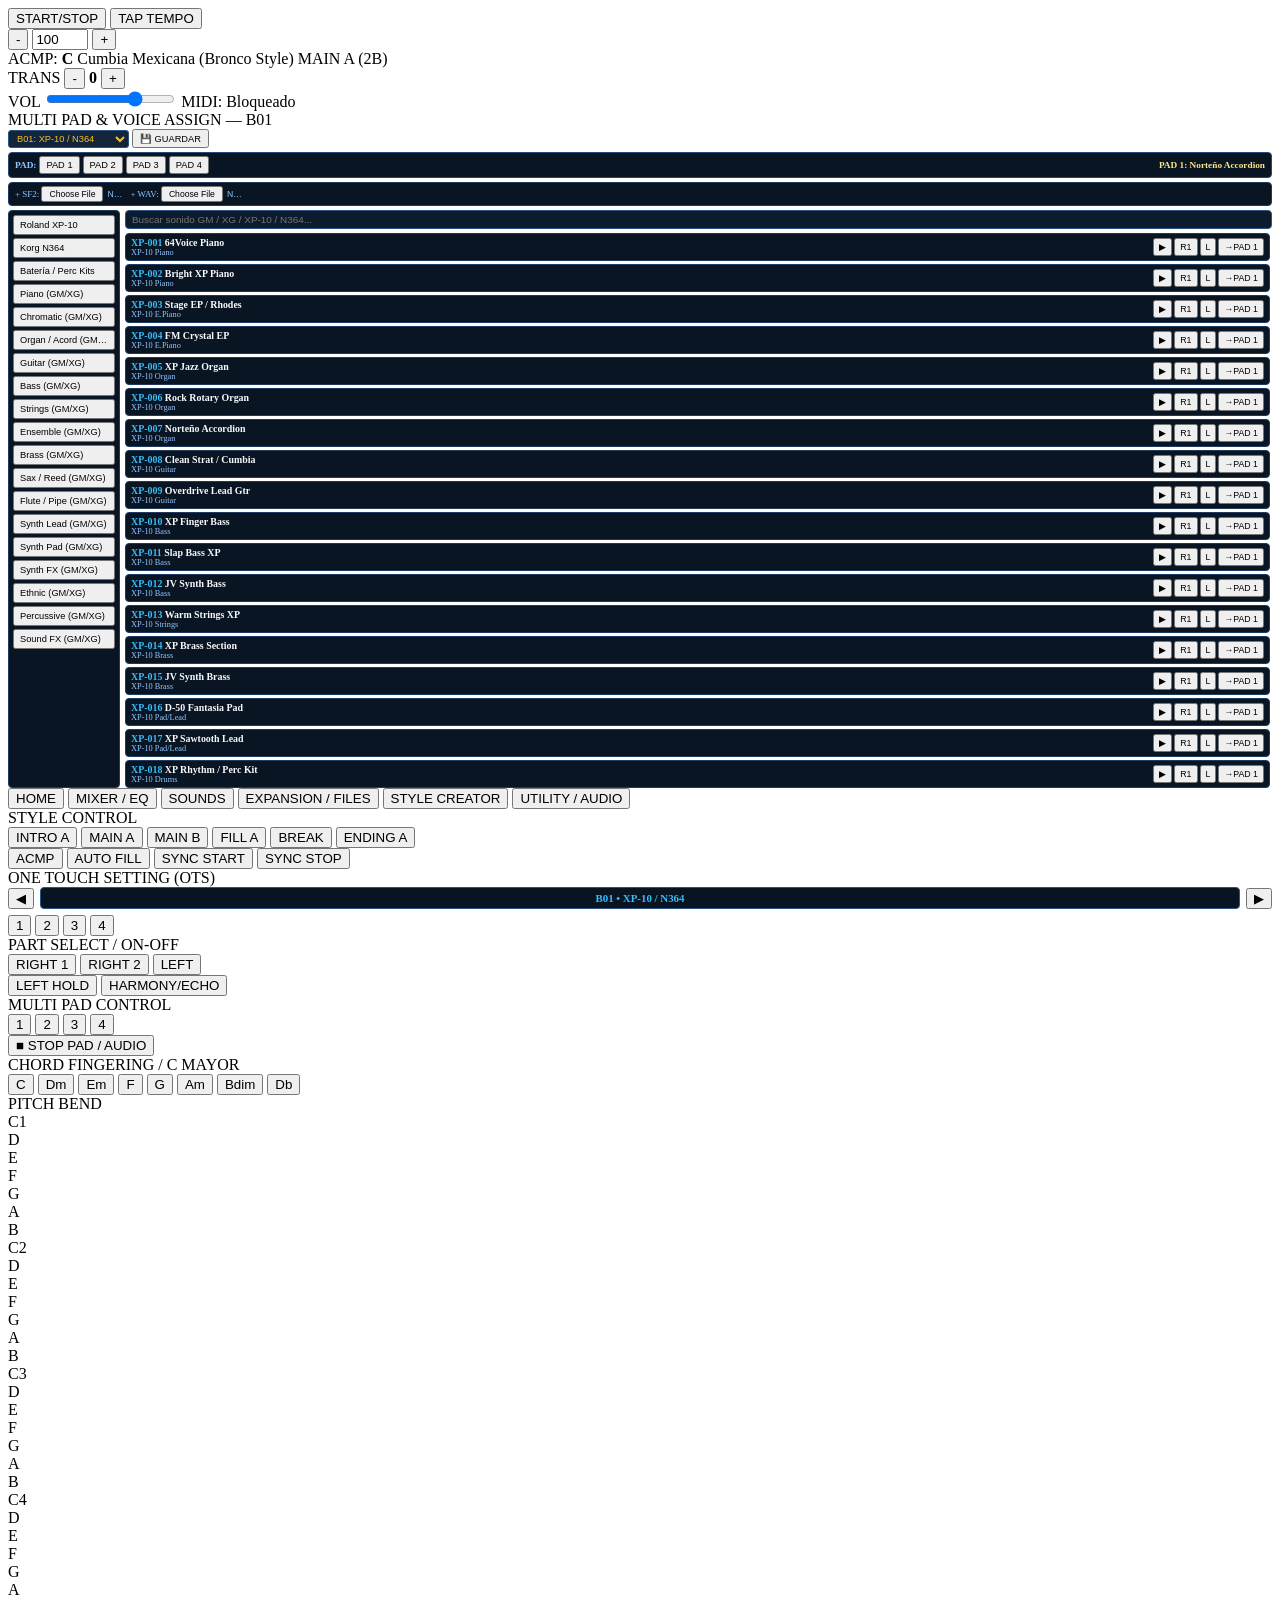
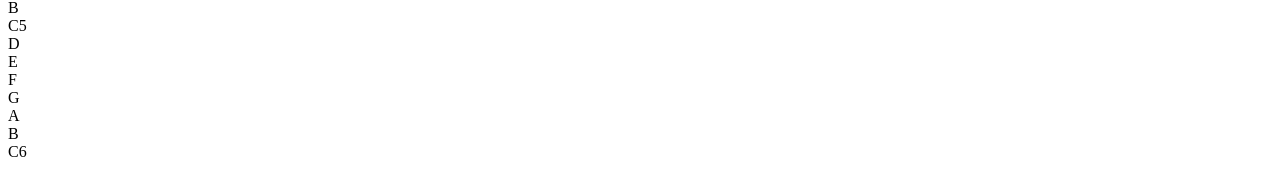
==== commit d276441c: "Update index.html" ====
--- a/index.html
+++ b/index.html
@@ -4,7 +4,7 @@
   <meta charset="UTF-8" />
   <meta name="viewport" content="width=device-width, initial-scale=1.0, maximum-scale=1.0, user-scalable=no" />
   <title>PSR-SX Workstation — 15 Banks • Pads • OTS</title>
-  <link rel="stylesheet" href="css/styles.css" />
+  <link rel="stylesheet" href="css/styles.css?v=2" />
 </head>
 <body>
   <div class="workstation-shell">
